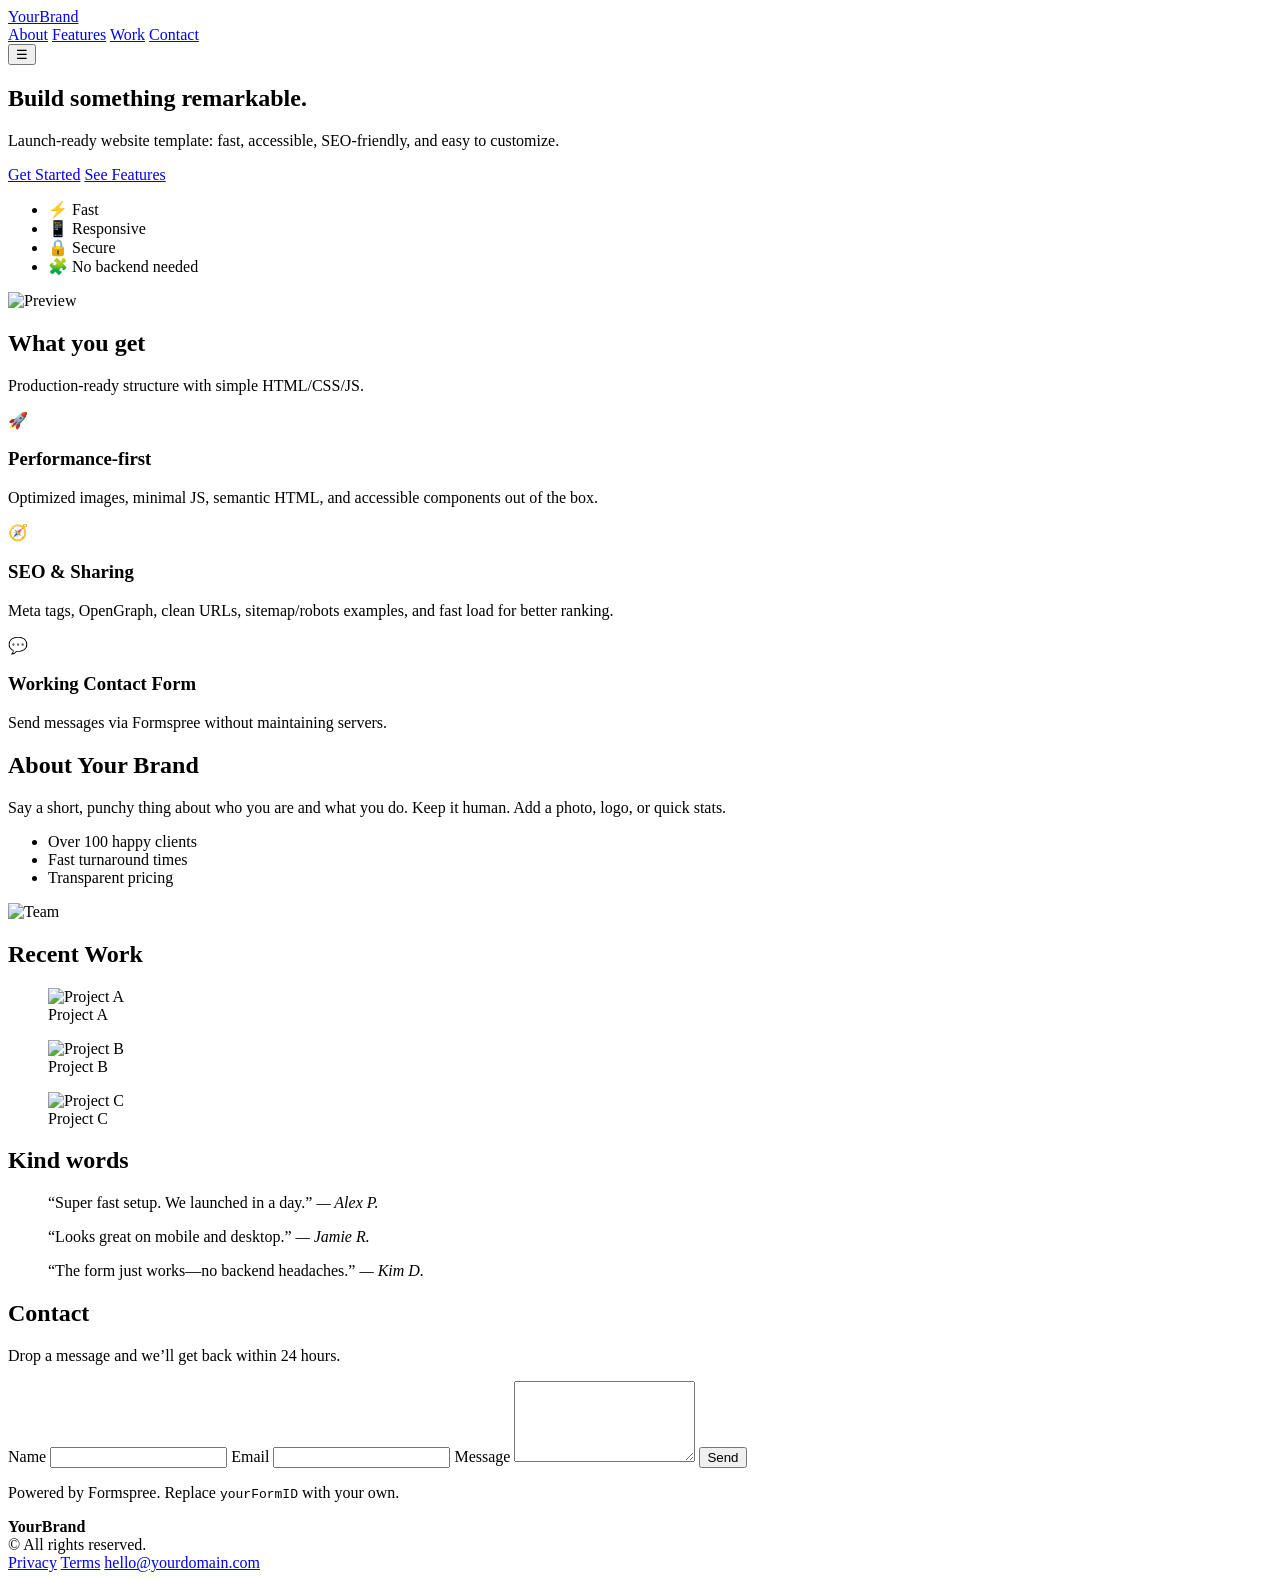
==== index.html @ 2ced419f "Create index.html" ====
<!doctype html>
<html lang="en">
<head>
  <meta charset="utf-8" />
  <meta name="viewport" content="width=device-width, initial-scale=1" />
  <title>Your Brand — Modern, Fast, Responsive</title>
  <meta name="description" content="Official website of Your Brand. We build great things." />
  <meta property="og:title" content="Your Brand" />
  <meta property="og:description" content="We build great things." />
  <meta property="og:type" content="website" />
  <meta property="og:image" content="/assets/og-image.jpg" />
  <link rel="icon" href="/assets/favicon.png" />
  <link rel="preload" href="styles.css" as="style" />
  <link rel="stylesheet" href="styles.css" />
</head>
<body>
  <header class="site-header">
    <div class="container nav">
      <a class="logo" href="#home">YourBrand</a>
      <nav>
        <a href="#about">About</a>
        <a href="#features">Features</a>
        <a href="#work">Work</a>
        <a href="#contact" class="btn btn-small">Contact</a>
      </nav>
      <button class="burger" aria-label="Open menu" aria-expanded="false">&#9776;</button>
    </div>
  </header>

  <main id="home">
    <!-- HERO -->
    <section class="hero">
      <div class="container hero-grid">
        <div class="hero-text">
          <h1>Build something remarkable.</h1>
          <p>Launch-ready website template: fast, accessible, SEO-friendly, and easy to customize.</p>
          <div class="cta">
            <a class="btn" href="#contact">Get Started</a>
            <a class="btn btn-ghost" href="#features">See Features</a>
          </div>
          <ul class="badges">
            <li>⚡ Fast</li>
            <li>📱 Responsive</li>
            <li>🔒 Secure</li>
            <li>🧩 No backend needed</li>
          </ul>
        </div>
        <div class="hero-media">
          <div class="card">
            <img src="https://picsum.photos/640/420?random=1" alt="Preview" loading="lazy" />
          </div>
        </div>
      </div>
    </section>

    <!-- FEATURES -->
    <section id="features" class="section">
      <div class="container">
        <h2>What you get</h2>
        <p class="section-lead">Production-ready structure with simple HTML/CSS/JS.</p>
        <div class="grid-3">
          <div class="feature">
            <div class="icon">🚀</div>
            <h3>Performance-first</h3>
            <p>Optimized images, minimal JS, semantic HTML, and accessible components out of the box.</p>
          </div>
          <div class="feature">
            <div class="icon">🧭</div>
            <h3>SEO & Sharing</h3>
            <p>Meta tags, OpenGraph, clean URLs, sitemap/robots examples, and fast load for better ranking.</p>
          </div>
          <div class="feature">
            <div class="icon">💬</div>
            <h3>Working Contact Form</h3>
            <p>Send messages via Formspree without maintaining servers.</p>
          </div>
        </div>
      </div>
    </section>

    <!-- ABOUT -->
    <section id="about" class="section alt">
      <div class="container about-grid">
        <div>
          <h2>About Your Brand</h2>
          <p>Say a short, punchy thing about who you are and what you do. Keep it human. Add a photo, logo, or quick stats.</p>
          <ul class="checks">
            <li>Over 100 happy clients</li>
            <li>Fast turnaround times</li>
            <li>Transparent pricing</li>
          </ul>
        </div>
        <div class="card">
          <img src="https://picsum.photos/640/420?random=2" alt="Team" loading="lazy" />
        </div>
      </div>
    </section>

    <!-- WORK / GALLERY -->
    <section id="work" class="section">
      <div class="container">
        <h2>Recent Work</h2>
        <div class="grid-3">
          <figure class="card"><img src="https://picsum.photos/400/280?random=3" alt="Project A" /><figcaption>Project A</figcaption></figure>
          <figure class="card"><img src="https://picsum.photos/400/280?random=4" alt="Project B" /><figcaption>Project B</figcaption></figure>
          <figure class="card"><img src="https://picsum.photos/400/280?random=5" alt="Project C" /><figcaption>Project C</figcaption></figure>
        </div>
      </div>
    </section>

    <!-- TESTIMONIALS -->
    <section class="section alt">
      <div class="container">
        <h2>Kind words</h2>
        <div class="quotes">
          <blockquote class="card">“Super fast setup. We launched in a day.” <cite>— Alex P.</cite></blockquote>
          <blockquote class="card">“Looks great on mobile and desktop.” <cite>— Jamie R.</cite></blockquote>
          <blockquote class="card">“The form just works—no backend headaches.” <cite>— Kim D.</cite></blockquote>
        </div>
      </div>
    </section>

    <!-- CONTACT -->
    <section id="contact" class="section">
      <div class="container">
        <h2>Contact</h2>
        <p class="section-lead">Drop a message and we’ll get back within 24 hours.</p>
        <!-- Replace the action URL with your Formspree endpoint -->
        <form class="card form" method="POST" action="https://formspree.io/f/yourFormID">
          <label>
            <span>Name</span>
            <input type="text" name="name" required />
          </label>
          <label>
            <span>Email</span>
            <input type="email" name="email" required />
          </label>
          <label>
            <span>Message</span>
            <textarea name="message" rows="5" required></textarea>
          </label>
          <button class="btn" type="submit">Send</button>
          <p class="form-note">Powered by Formspree. Replace <code>yourFormID</code> with your own.</p>
        </form>
      </div>
    </section>
  </main>

  <footer class="site-footer">
    <div class="container footer-grid">
      <div>
        <strong>YourBrand</strong><br />
        © <span id="year"></span> All rights reserved.
      </div>
      <nav class="footer-nav">
        <a href="/privacy.html">Privacy</a>
        <a href="/terms.html">Terms</a>
        <a href="mailto:hello@yourdomain.com">hello@yourdomain.com</a>
      </nav>
    </div>
  </footer>

  <script src="script.js" defer></script>
</body>
</html>
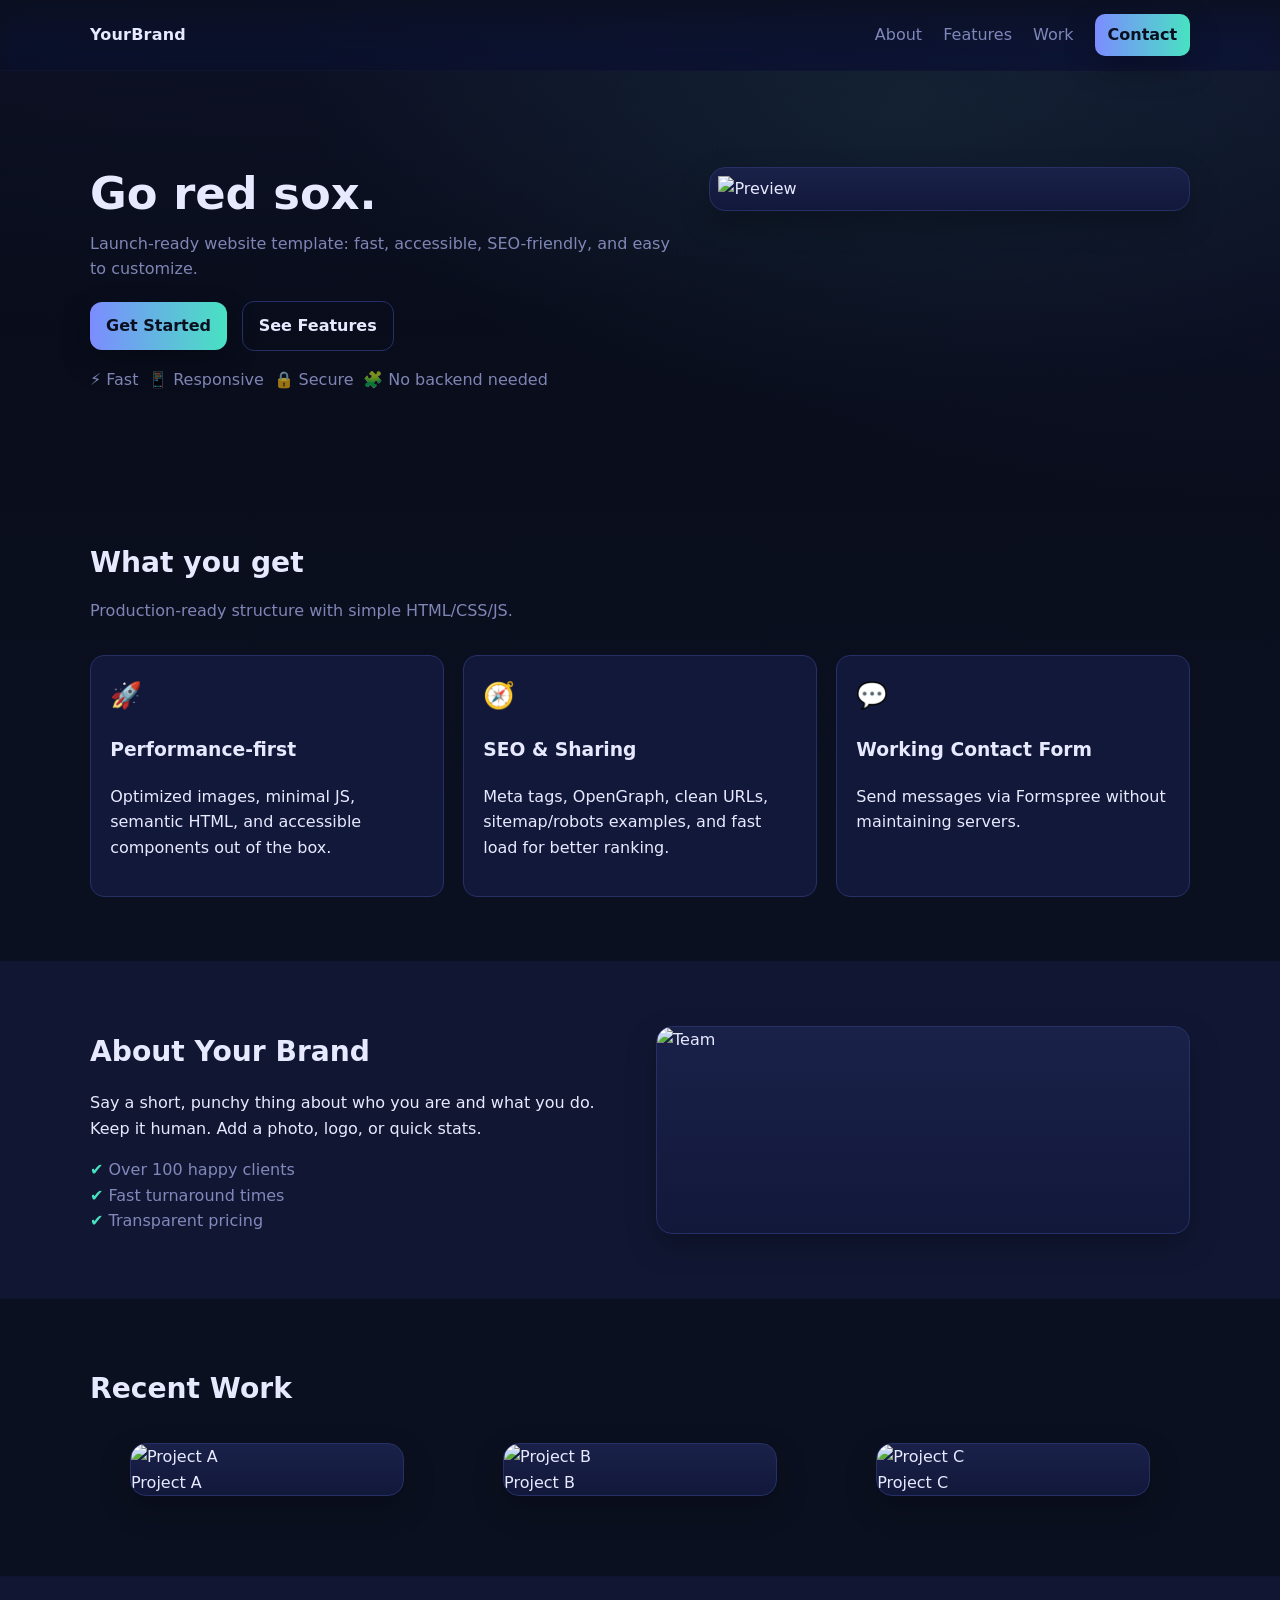
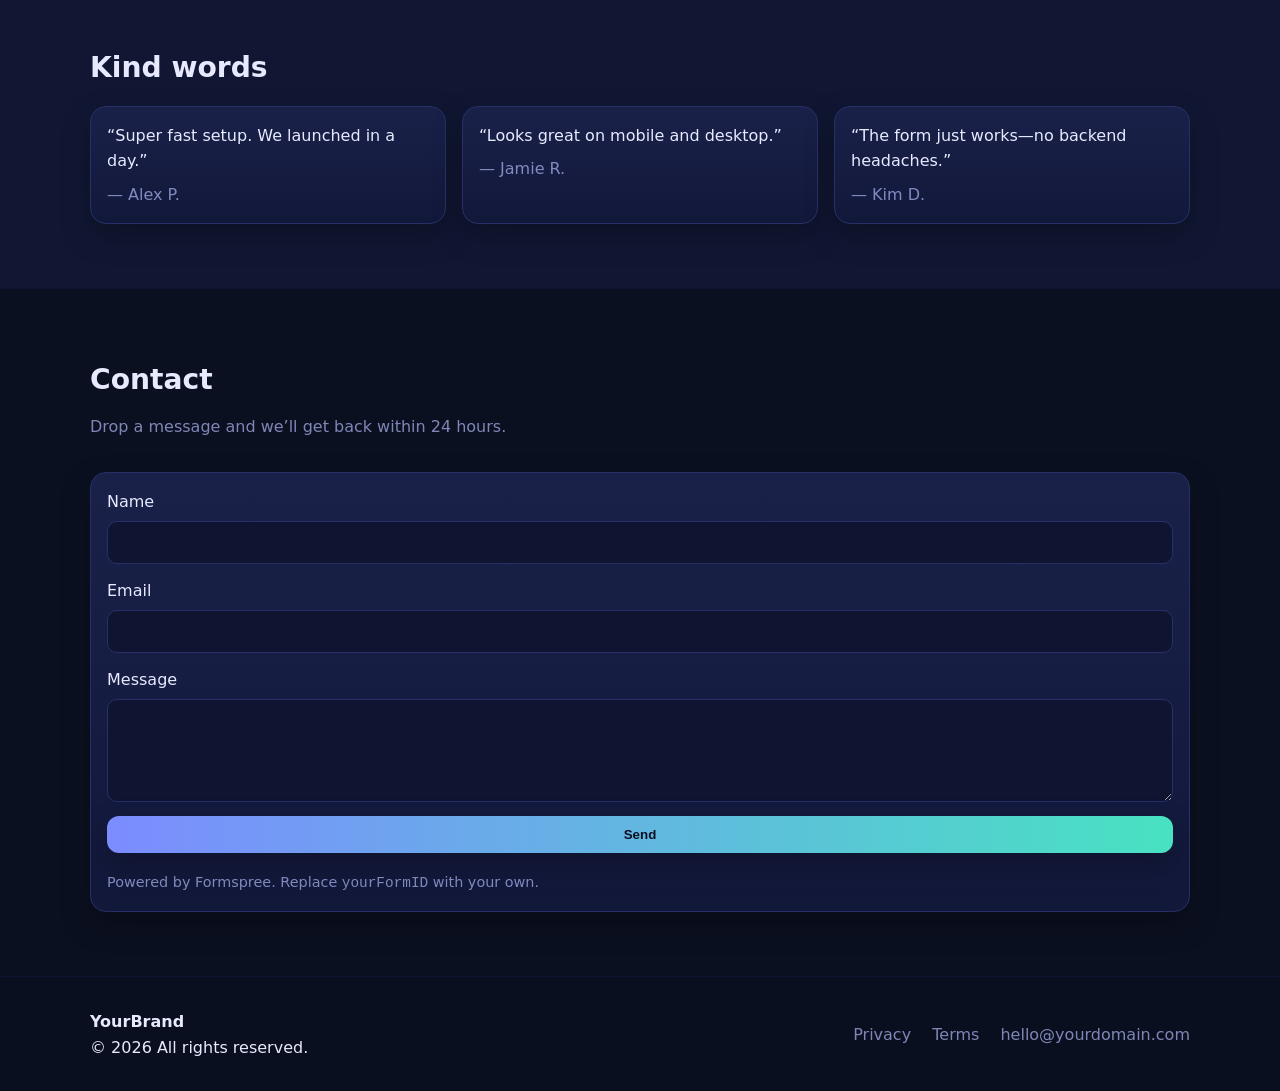
==== commit 9ac4cc45: "Update index.html" ====
--- a/index.html
+++ b/index.html
@@ -32,7 +32,7 @@
     <section class="hero">
       <div class="container hero-grid">
         <div class="hero-text">
-          <h1>Build something remarkable.</h1>
+          <h1>Go red sox.</h1>
           <p>Launch-ready website template: fast, accessible, SEO-friendly, and easy to customize.</p>
           <div class="cta">
             <a class="btn" href="#contact">Get Started</a>
--- a/styles.css
+++ b/styles.css
@@ -0,0 +1,107 @@
+:root{
+  --bg: #0b1020;
+  --bg-alt: #111733;
+  --text: #e7eaff;
+  --muted: #b9c0ffab;
+  --brand: #7c8cff;
+  --brand-2: #48e2c2;
+  --card: #151c3f;
+  --border: #263067;
+  --shadow: 0 12px 30px rgba(0,0,0,.25);
+}
+
+* { box-sizing: border-box }
+html, body { margin: 0; padding: 0; }
+body{
+  font: 16px/1.6 system-ui, -apple-system, Segoe UI, Roboto, "Helvetica Neue", Arial, "Noto Sans", "Apple Color Emoji","Segoe UI Emoji";
+  color: var(--text);
+  background:
+    radial-gradient(1200px 600px at 20% -10%, #2a355f55, transparent),
+    radial-gradient(1000px 500px at 100% 0%, #1f274e66, transparent),
+    linear-gradient(180deg, #070a18, var(--bg) 30%);
+}
+
+img{ max-width:100%; display:block }
+a{ color: inherit; text-decoration: none }
+.container{ width:min(1100px, 92%); margin-inline:auto }
+
+.site-header{
+  position: sticky; top:0; z-index: 50;
+  backdrop-filter: saturate(160%) blur(10px);
+  background: linear-gradient(180deg, #0b1020cc, #0b102000);
+  border-bottom: 1px solid #0f1430;
+}
+.nav{
+  display:flex; align-items:center; justify-content:space-between; padding: .9rem 0;
+}
+.logo{ font-weight:700; letter-spacing:.2px }
+nav a{ margin-left: 1rem; color: var(--muted) }
+nav a:hover{ color: var(--text) }
+.btn{
+  display:inline-block; padding:.7rem 1rem; border-radius: 12px;
+  background: linear-gradient(90deg, var(--brand), var(--brand-2));
+  color:#0b1020; font-weight:700; border: none; box-shadow: var(--shadow);
+}
+.btn-ghost{
+  background: transparent; color: var(--text); border:1px solid var(--border); box-shadow: none;
+}
+.btn-small{ padding:.5rem .8rem; border-radius: 10px; }
+
+.burger{ display:none; background:none; color:var(--text); font-size:1.6rem; border:0 }
+
+.hero{
+  padding: 6rem 0 4rem;
+  background: radial-gradient(600px 300px at 70% 10%, #48e2c211, transparent);
+}
+.hero-grid{
+  display:grid; gap: 2rem; grid-template-columns: 1.1fr .9fr;
+}
+.hero-text h1{ font-size: clamp(2rem, 3.5vw, 3rem); line-height:1.2; margin:0 0 .6rem }
+.hero-text p{ color: var(--muted); margin:0 0 1.2rem }
+.cta .btn{ margin-right:.6rem }
+.badges{ display:flex; gap:.6rem; flex-wrap:wrap; padding:0; list-style:none; color:var(--muted) }
+.card{
+  background: linear-gradient(180deg, #1a2149, #12183a);
+  border:1px solid var(--border); border-radius:16px; box-shadow: var(--shadow);
+  overflow:hidden;
+}
+.hero-media .card{ padding:.5rem }
+
+.section{ padding: 4rem 0 }
+.section.alt{ background: var(--bg-alt); border-block: 1px solid #0f1430; }
+.section h2{ font-size: clamp(1.6rem, 2.2vw, 2.2rem); margin:.2rem 0 1rem }
+.section-lead{ color: var(--muted); margin:-.2rem 0 2rem }
+
+.grid-3{ display:grid; gap:1.2rem; grid-template-columns: repeat(3, 1fr); }
+.feature{ padding:1.2rem; border:1px solid var(--border); border-radius: 14px; background: #12183a; }
+.feature .icon{ font-size:1.6rem; margin-bottom:.4rem }
+
+.about-grid{ display:grid; gap:2rem; grid-template-columns: 1fr 1fr; }
+.checks{ list-style:none; padding:0; margin:1rem 0 0; color: var(--muted) }
+.checks li::before{ content:"✔ "; color: var(--brand-2) }
+
+.quotes{ display:grid; gap:1rem; grid-template-columns: repeat(3, 1fr) }
+.quotes .card{ padding:1rem }
+blockquote{ margin:0 }
+cite{ display:block; color:var(--muted); margin-top:.5rem; font-style: normal }
+
+.form{ padding:1rem; display:grid; gap:.9rem; }
+.form label{ display:grid; gap:.4rem; }
+.form input, .form textarea{
+  padding:.8rem; background:#0f1430; color:var(--text); border:1px solid var(--border);
+  border-radius:10px; outline: none;
+}
+.form input:focus, .form textarea:focus{ border-color: var(--brand-2) }
+.form-note{ color: var(--muted); font-size:.9rem; margin: .2rem 0 0 }
+
+.site-footer{ padding:2rem 0; border-top:1px solid #0f1430; background: #0b1020cc }
+.footer-grid{ display:flex; align-items:center; justify-content:space-between; gap:1rem; }
+.footer-nav a{ margin-left:1rem; color: var(--muted) }
+.footer-nav a:hover{ color: var(--text) }
+
+/* Responsive */
+@media (max-width: 900px){
+  .hero-grid, .about-grid, .grid-3, .quotes { grid-template-columns: 1fr; }
+  nav{ display:none }
+  .burger{ display:block }
+}
--- a/styles.css
+++ b/styles.css
@@ -0,0 +1,107 @@
+:root{
+  --bg: #0b1020;
+  --bg-alt: #111733;
+  --text: #e7eaff;
+  --muted: #b9c0ffab;
+  --brand: #7c8cff;
+  --brand-2: #48e2c2;
+  --card: #151c3f;
+  --border: #263067;
+  --shadow: 0 12px 30px rgba(0,0,0,.25);
+}
+
+* { box-sizing: border-box }
+html, body { margin: 0; padding: 0; }
+body{
+  font: 16px/1.6 system-ui, -apple-system, Segoe UI, Roboto, "Helvetica Neue", Arial, "Noto Sans", "Apple Color Emoji","Segoe UI Emoji";
+  color: var(--text);
+  background:
+    radial-gradient(1200px 600px at 20% -10%, #2a355f55, transparent),
+    radial-gradient(1000px 500px at 100% 0%, #1f274e66, transparent),
+    linear-gradient(180deg, #070a18, var(--bg) 30%);
+}
+
+img{ max-width:100%; display:block }
+a{ color: inherit; text-decoration: none }
+.container{ width:min(1100px, 92%); margin-inline:auto }
+
+.site-header{
+  position: sticky; top:0; z-index: 50;
+  backdrop-filter: saturate(160%) blur(10px);
+  background: linear-gradient(180deg, #0b1020cc, #0b102000);
+  border-bottom: 1px solid #0f1430;
+}
+.nav{
+  display:flex; align-items:center; justify-content:space-between; padding: .9rem 0;
+}
+.logo{ font-weight:700; letter-spacing:.2px }
+nav a{ margin-left: 1rem; color: var(--muted) }
+nav a:hover{ color: var(--text) }
+.btn{
+  display:inline-block; padding:.7rem 1rem; border-radius: 12px;
+  background: linear-gradient(90deg, var(--brand), var(--brand-2));
+  color:#0b1020; font-weight:700; border: none; box-shadow: var(--shadow);
+}
+.btn-ghost{
+  background: transparent; color: var(--text); border:1px solid var(--border); box-shadow: none;
+}
+.btn-small{ padding:.5rem .8rem; border-radius: 10px; }
+
+.burger{ display:none; background:none; color:var(--text); font-size:1.6rem; border:0 }
+
+.hero{
+  padding: 6rem 0 4rem;
+  background: radial-gradient(600px 300px at 70% 10%, #48e2c211, transparent);
+}
+.hero-grid{
+  display:grid; gap: 2rem; grid-template-columns: 1.1fr .9fr;
+}
+.hero-text h1{ font-size: clamp(2rem, 3.5vw, 3rem); line-height:1.2; margin:0 0 .6rem }
+.hero-text p{ color: var(--muted); margin:0 0 1.2rem }
+.cta .btn{ margin-right:.6rem }
+.badges{ display:flex; gap:.6rem; flex-wrap:wrap; padding:0; list-style:none; color:var(--muted) }
+.card{
+  background: linear-gradient(180deg, #1a2149, #12183a);
+  border:1px solid var(--border); border-radius:16px; box-shadow: var(--shadow);
+  overflow:hidden;
+}
+.hero-media .card{ padding:.5rem }
+
+.section{ padding: 4rem 0 }
+.section.alt{ background: var(--bg-alt); border-block: 1px solid #0f1430; }
+.section h2{ font-size: clamp(1.6rem, 2.2vw, 2.2rem); margin:.2rem 0 1rem }
+.section-lead{ color: var(--muted); margin:-.2rem 0 2rem }
+
+.grid-3{ display:grid; gap:1.2rem; grid-template-columns: repeat(3, 1fr); }
+.feature{ padding:1.2rem; border:1px solid var(--border); border-radius: 14px; background: #12183a; }
+.feature .icon{ font-size:1.6rem; margin-bottom:.4rem }
+
+.about-grid{ display:grid; gap:2rem; grid-template-columns: 1fr 1fr; }
+.checks{ list-style:none; padding:0; margin:1rem 0 0; color: var(--muted) }
+.checks li::before{ content:"✔ "; color: var(--brand-2) }
+
+.quotes{ display:grid; gap:1rem; grid-template-columns: repeat(3, 1fr) }
+.quotes .card{ padding:1rem }
+blockquote{ margin:0 }
+cite{ display:block; color:var(--muted); margin-top:.5rem; font-style: normal }
+
+.form{ padding:1rem; display:grid; gap:.9rem; }
+.form label{ display:grid; gap:.4rem; }
+.form input, .form textarea{
+  padding:.8rem; background:#0f1430; color:var(--text); border:1px solid var(--border);
+  border-radius:10px; outline: none;
+}
+.form input:focus, .form textarea:focus{ border-color: var(--brand-2) }
+.form-note{ color: var(--muted); font-size:.9rem; margin: .2rem 0 0 }
+
+.site-footer{ padding:2rem 0; border-top:1px solid #0f1430; background: #0b1020cc }
+.footer-grid{ display:flex; align-items:center; justify-content:space-between; gap:1rem; }
+.footer-nav a{ margin-left:1rem; color: var(--muted) }
+.footer-nav a:hover{ color: var(--text) }
+
+/* Responsive */
+@media (max-width: 900px){
+  .hero-grid, .about-grid, .grid-3, .quotes { grid-template-columns: 1fr; }
+  nav{ display:none }
+  .burger{ display:block }
+}
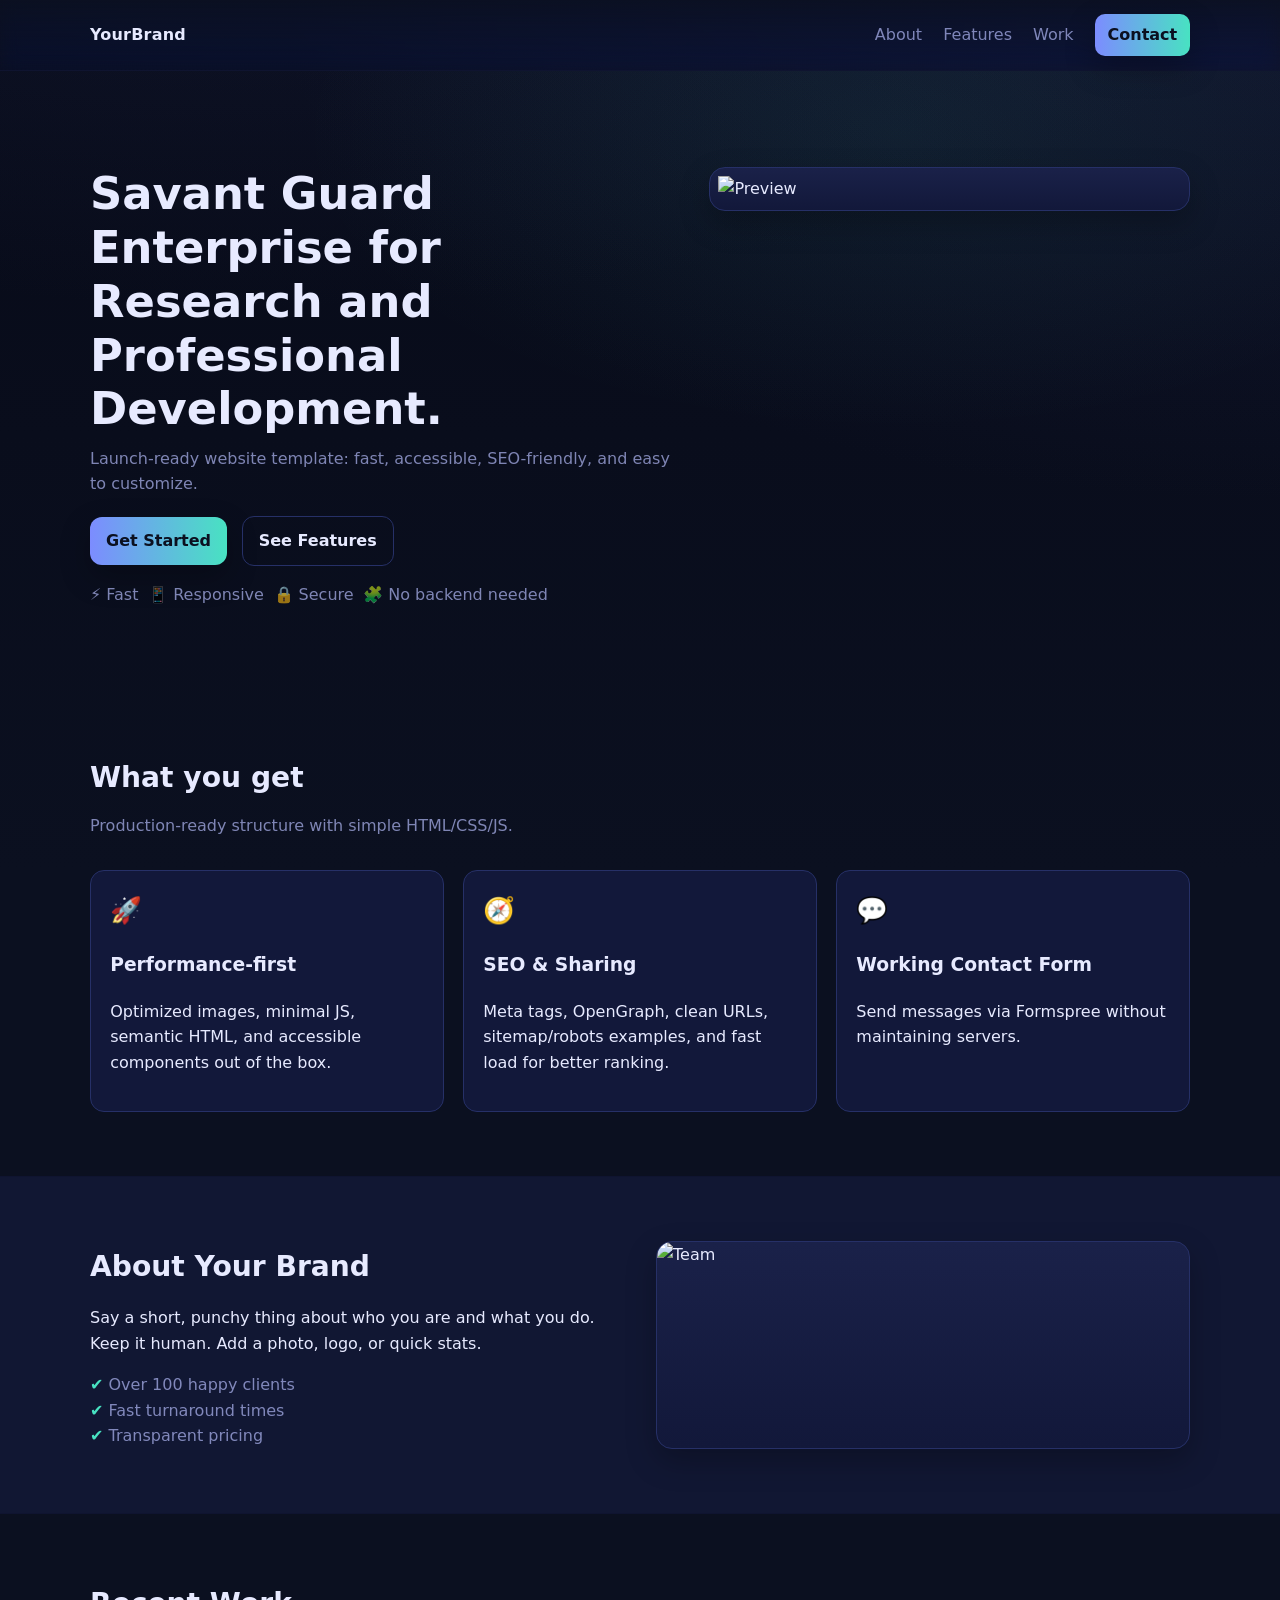
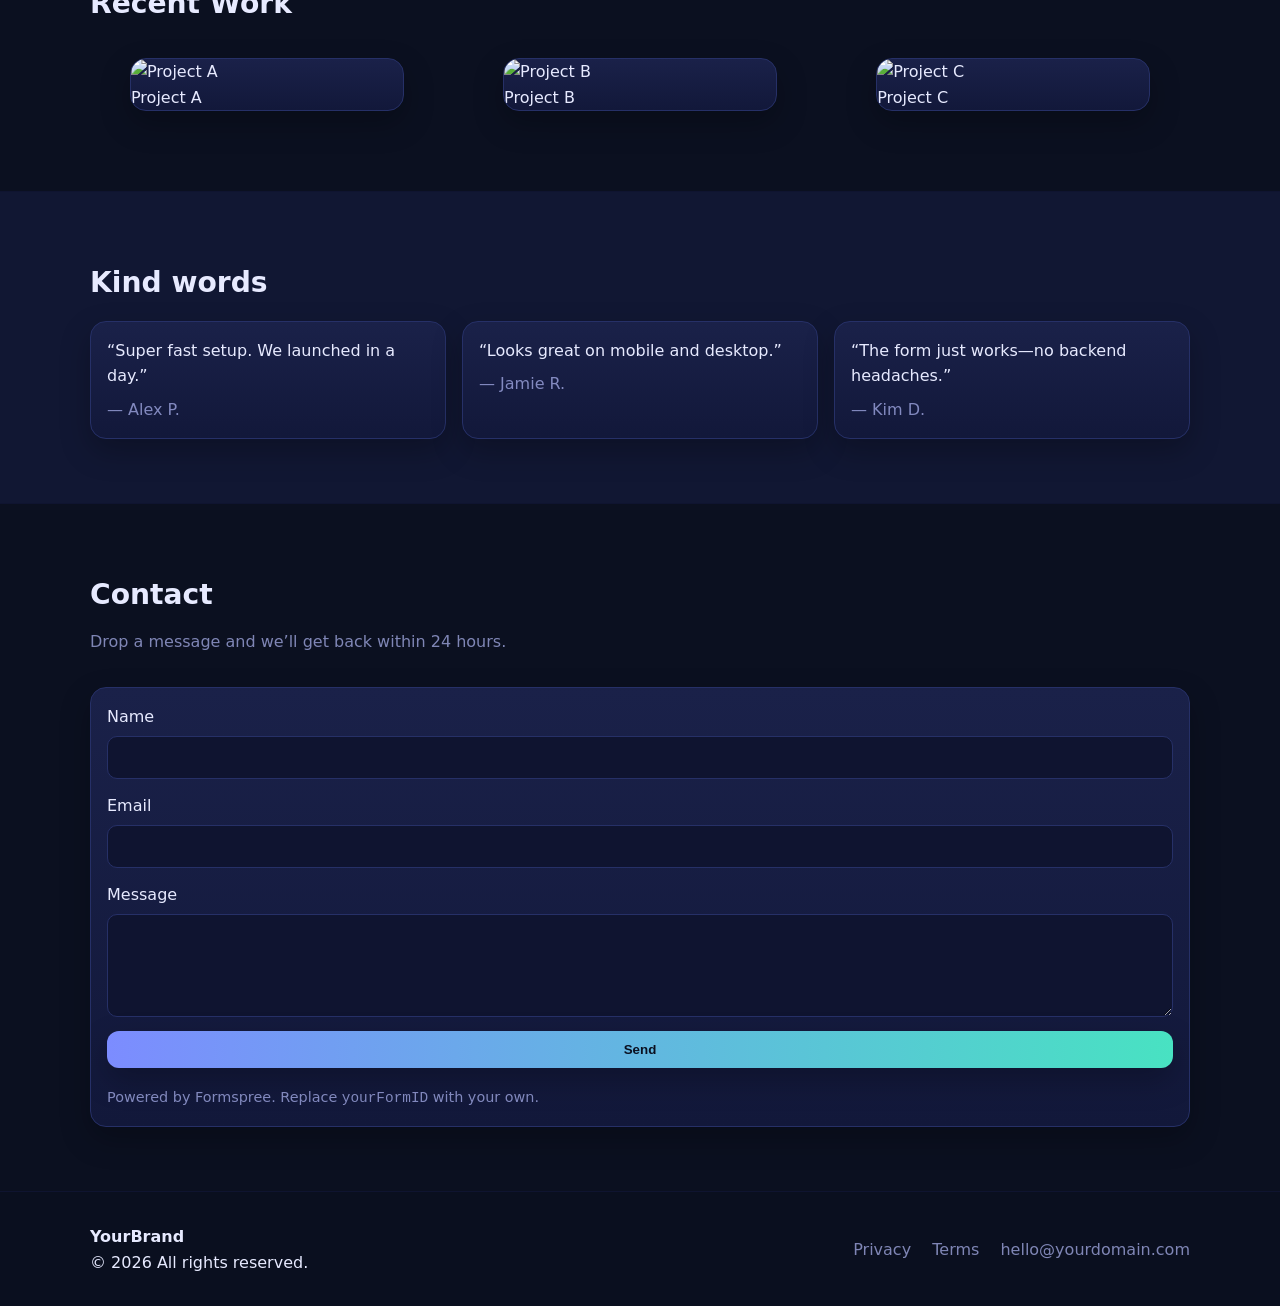
==== commit 0765fa67: "Update index.html" ====
--- a/index.html
+++ b/index.html
@@ -32,7 +32,7 @@
     <section class="hero">
       <div class="container hero-grid">
         <div class="hero-text">
-          <h1>Go red sox.</h1>
+          <h1>Savant Guard Enterprise for Research and Professional Development.</h1>
           <p>Launch-ready website template: fast, accessible, SEO-friendly, and easy to customize.</p>
           <div class="cta">
             <a class="btn" href="#contact">Get Started</a>
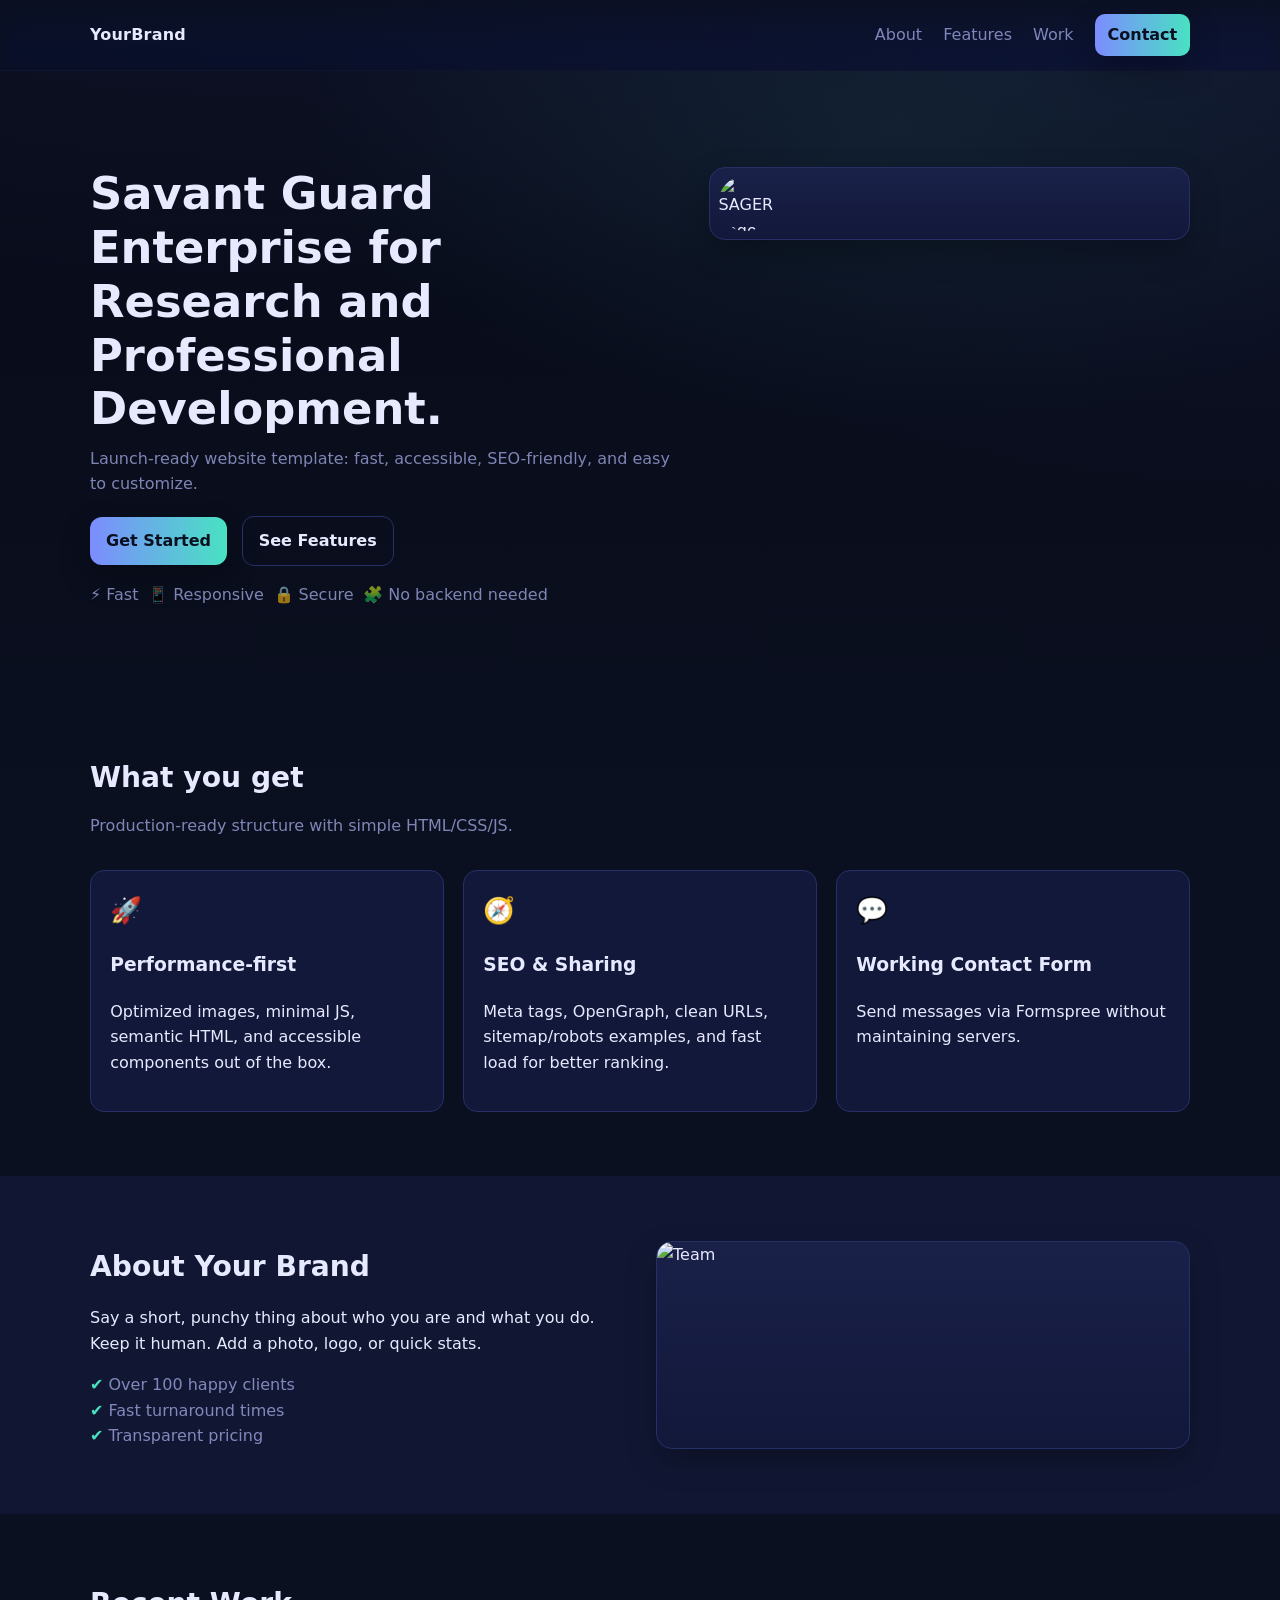
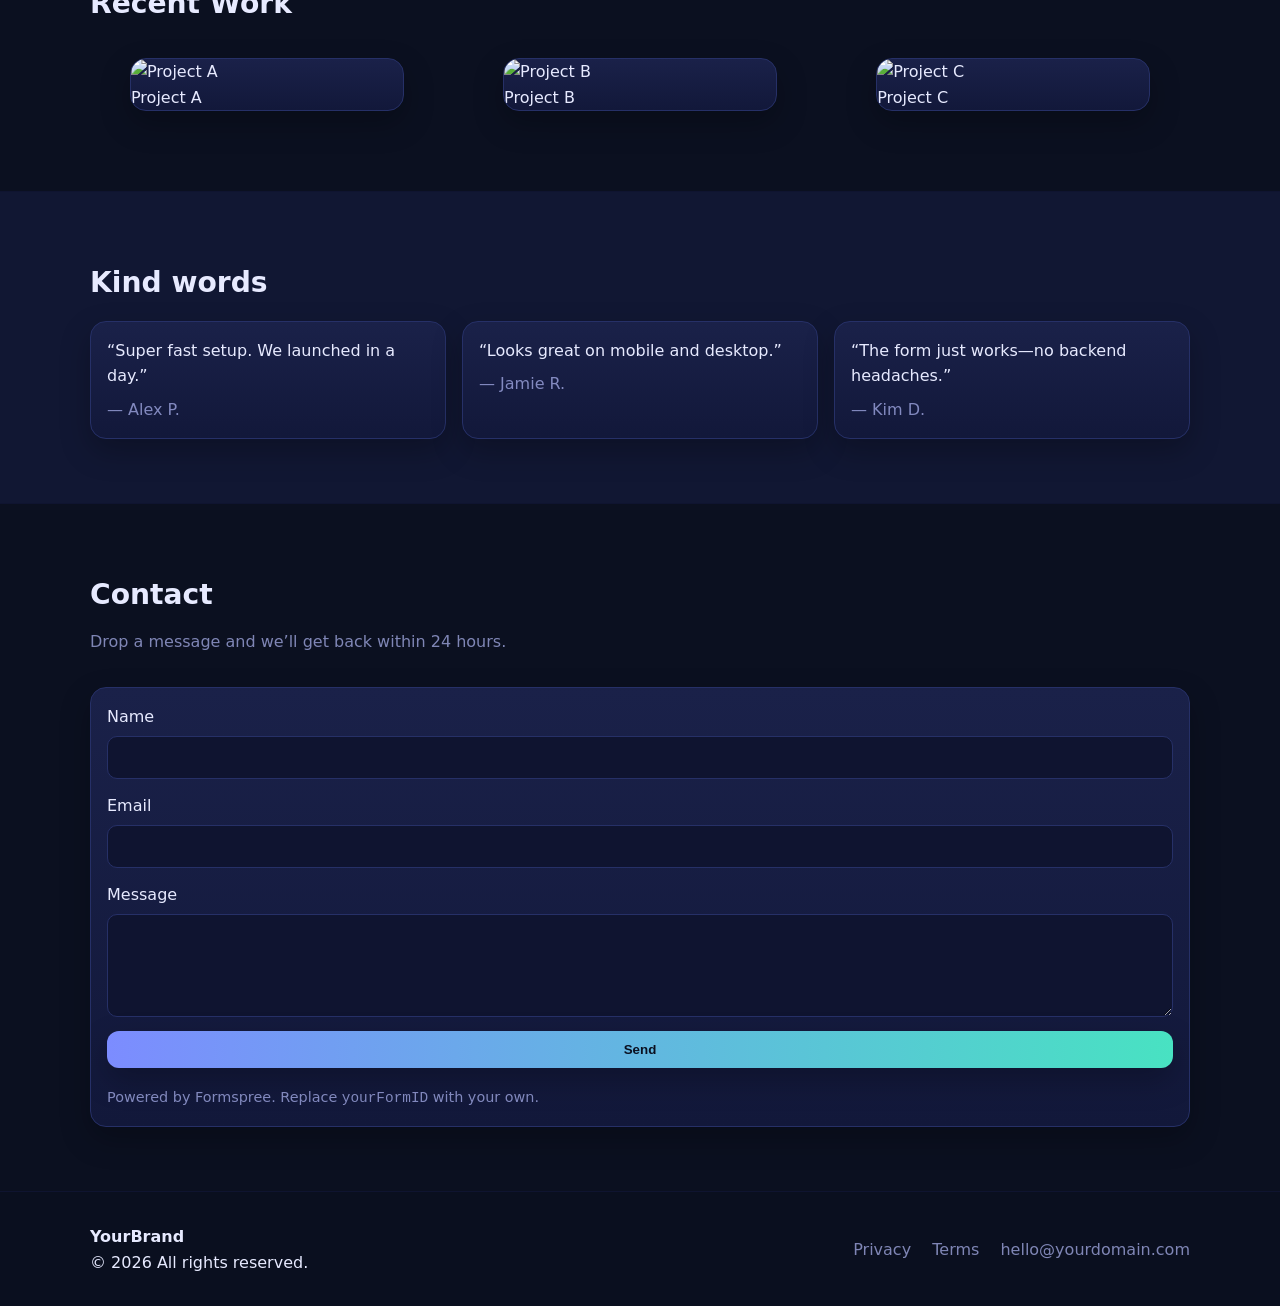
==== commit e9415f92: "Update index.html" ====
--- a/index.html
+++ b/index.html
@@ -47,7 +47,9 @@
         </div>
         <div class="hero-media">
           <div class="card">
-            <img src="https://picsum.photos/640/420?random=1" alt="Preview" loading="lazy" />
+            <img src="images/sagerpro-logo.jpg"
+                 alt="SAGERPRO Logo"
+                 style="width:55px; height:55px; border-radius:50%;">
           </div>
         </div>
       </div>
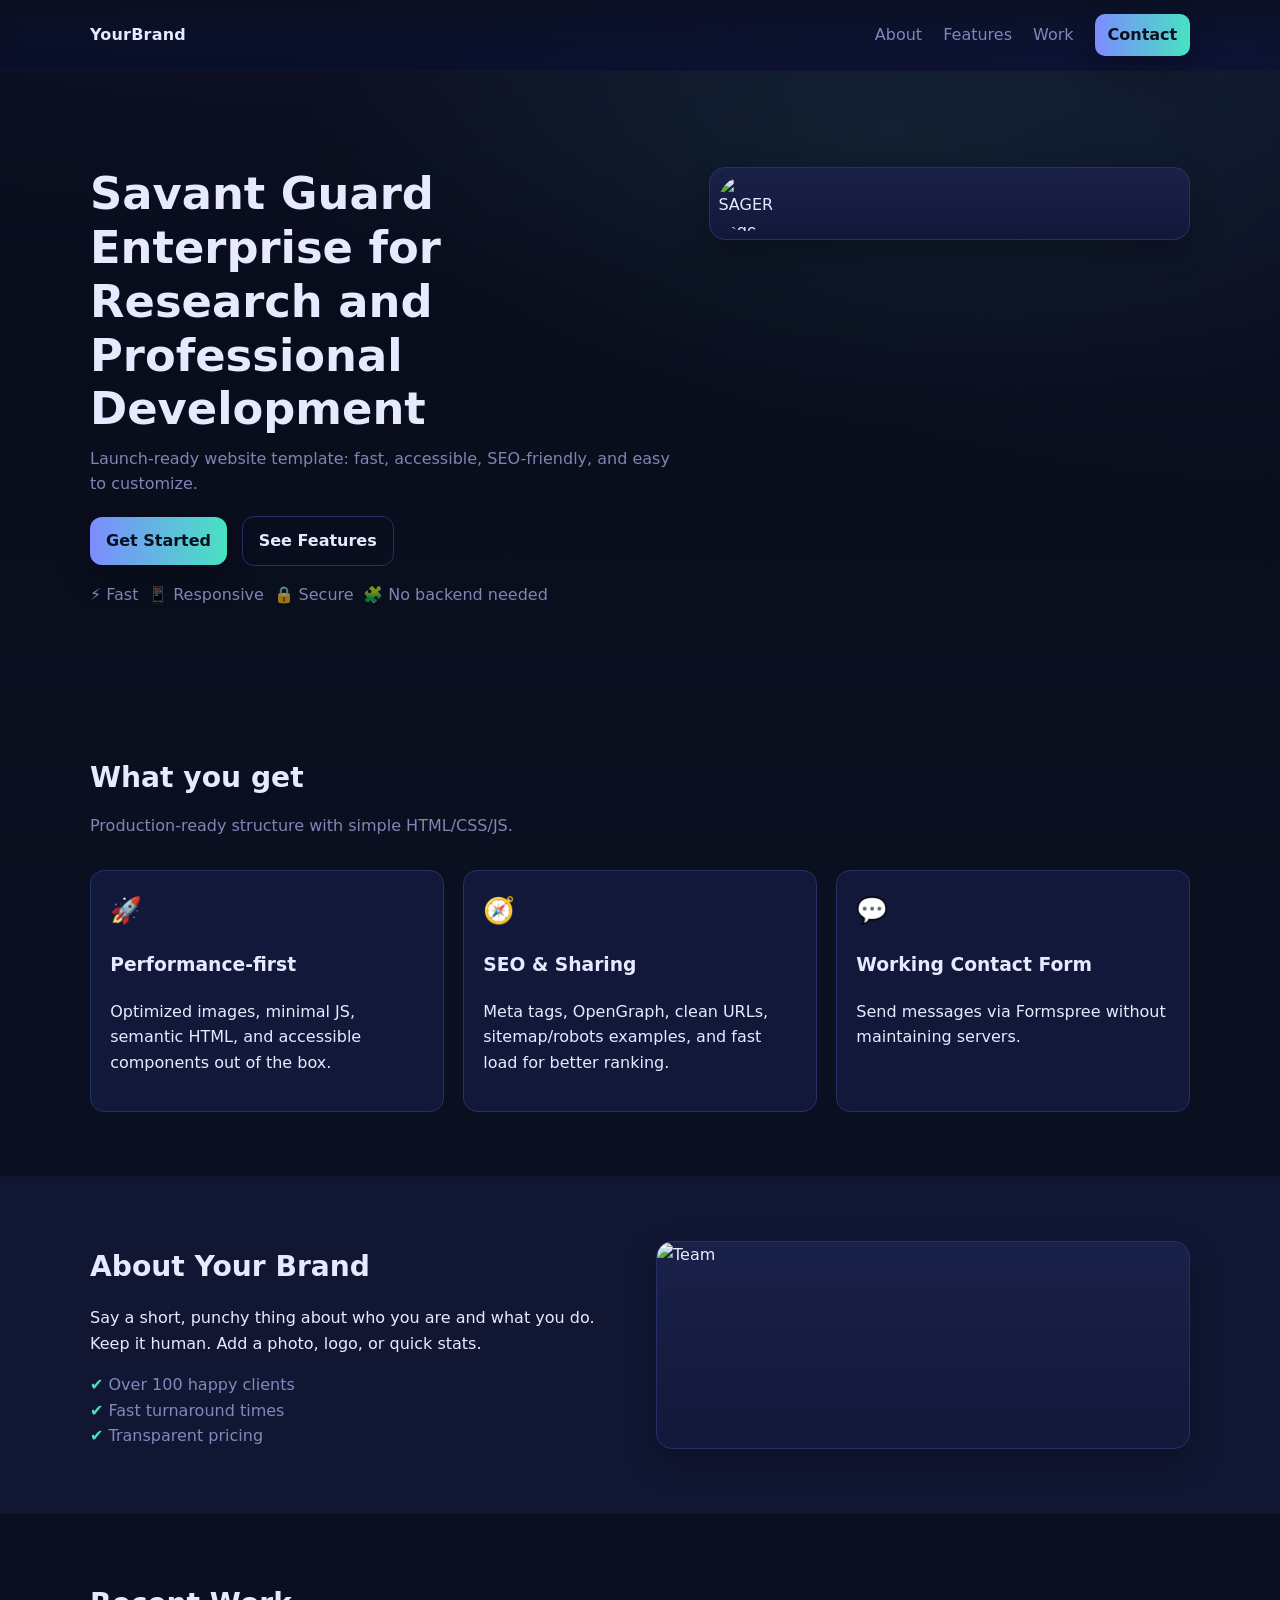
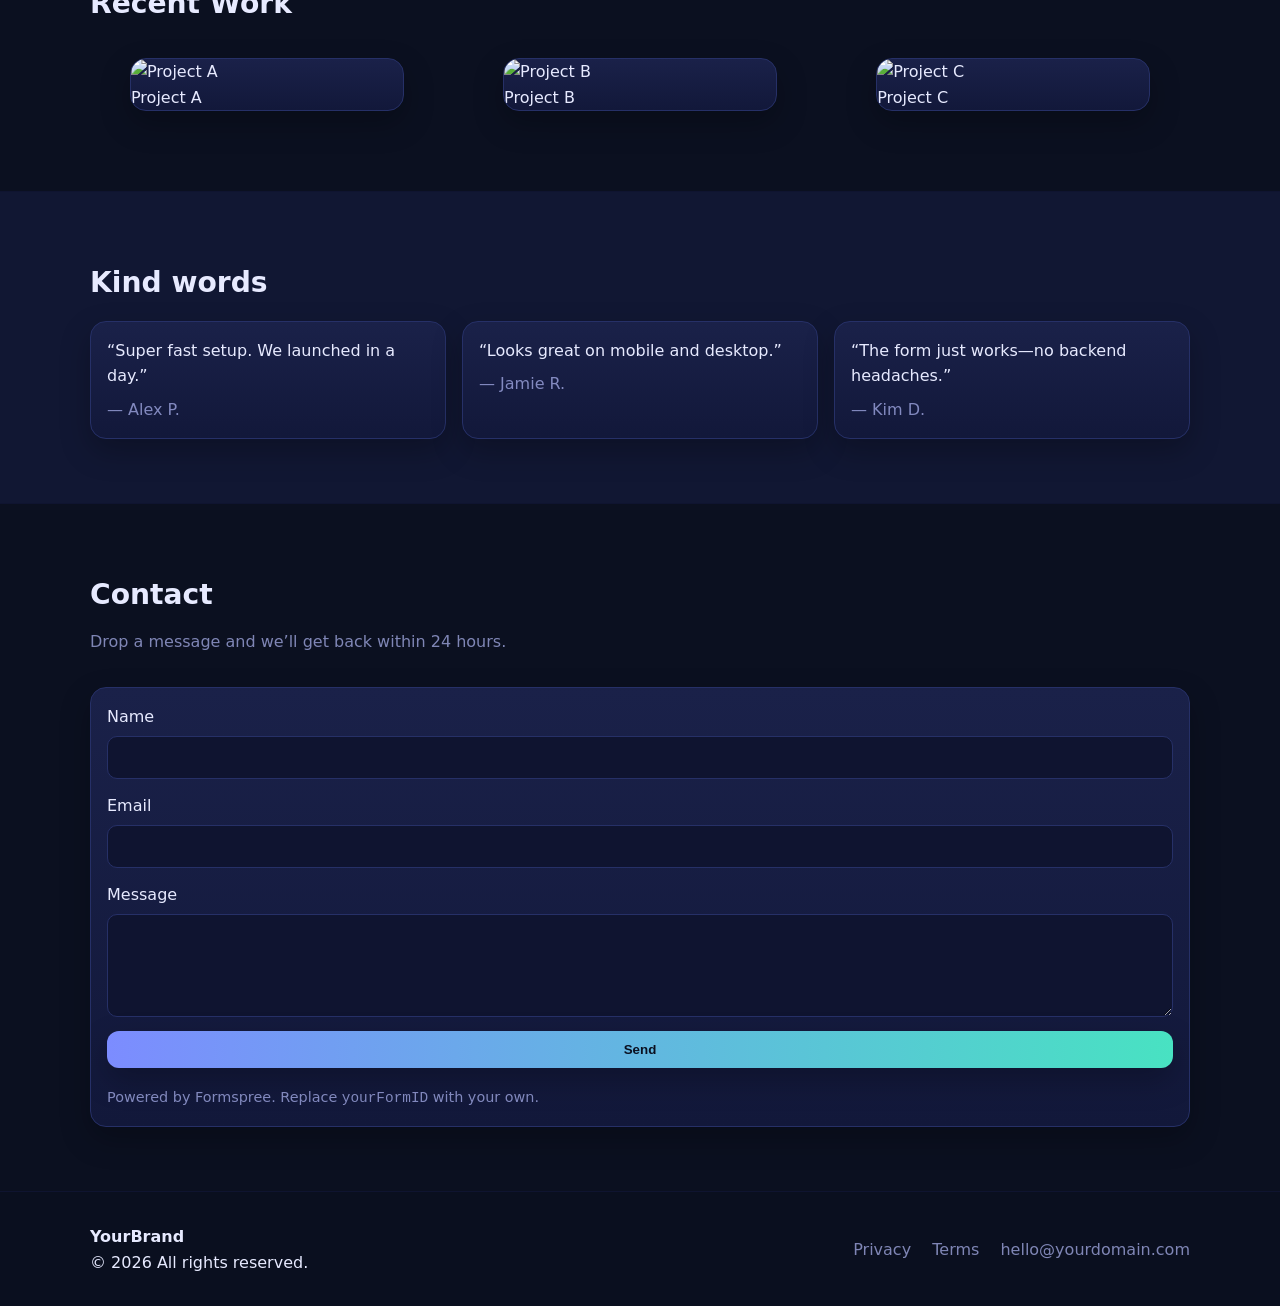
==== commit 7ba36c9d: "Update index.html" ====
--- a/index.html
+++ b/index.html
@@ -32,7 +32,7 @@
     <section class="hero">
       <div class="container hero-grid">
         <div class="hero-text">
-          <h1>Savant Guard Enterprise for Research and Professional Development.</h1>
+          <h1>Savant Guard Enterprise for Research and Professional Development</h1>
           <p>Launch-ready website template: fast, accessible, SEO-friendly, and easy to customize.</p>
           <div class="cta">
             <a class="btn" href="#contact">Get Started</a>
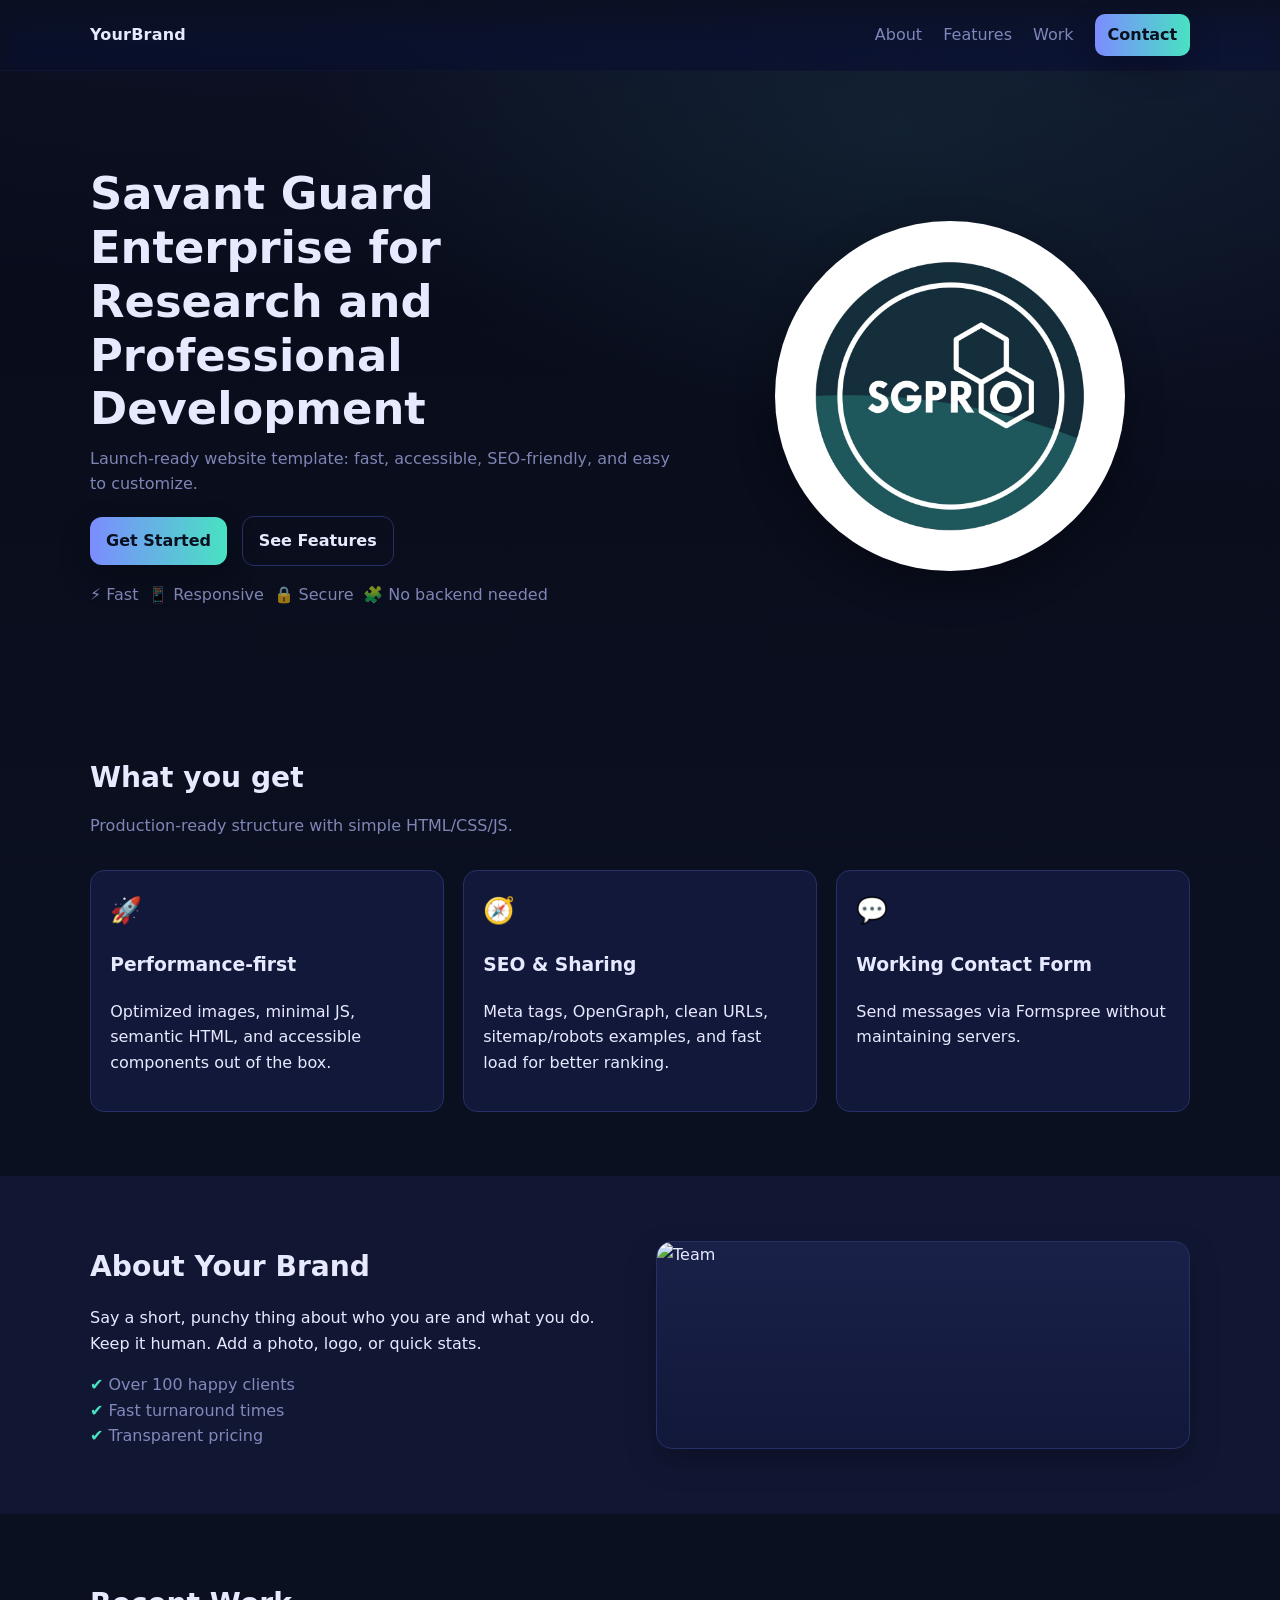
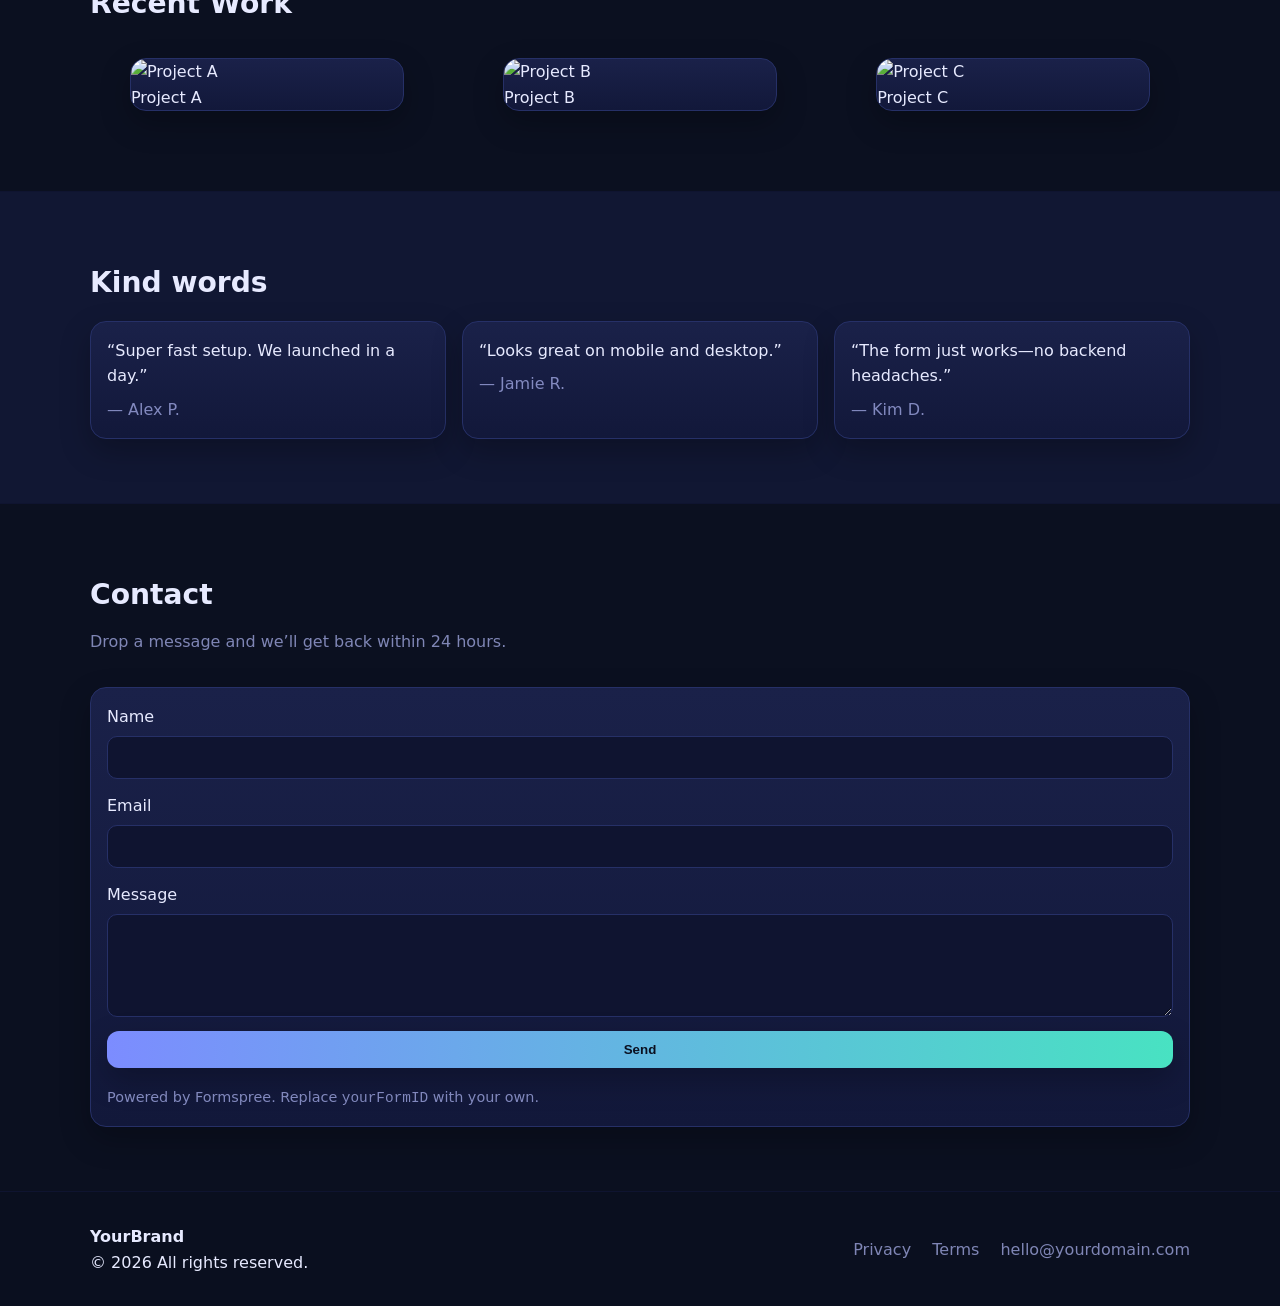
==== commit 94d0d48e: "Update index.html" ====
--- a/index.html
+++ b/index.html
@@ -45,13 +45,13 @@
             <li>🧩 No backend needed</li>
           </ul>
         </div>
-        <div class="hero-media">
-          <div class="card">
-            <img src="images/sagerpro-logo.jpg"
-                 alt="SAGERPRO Logo"
-                 style="width:55px; height:55px; border-radius:50%;">
-          </div>
-        </div>
+       <div class="hero-media">
+  <img
+    src="images/sagerpro-logo.jpg"
+    alt="SAGERPRO Official Logo"
+    class="hero-logo"
+  >
+</div>
       </div>
     </section>
 
--- a/styles.css
+++ b/styles.css
@@ -105,3 +105,32 @@
   nav{ display:none }
   .burger{ display:block }
 }
+/* Large SAGERPRO homepage logo */
+
+.hero-media {
+  display: flex;
+  align-items: center;
+  justify-content: center;
+  min-height: 350px;
+}
+
+.hero-logo {
+  display: block;
+  width: 100%;
+  max-width: 350px;
+  height: auto;
+  border-radius: 50%;
+  object-fit: contain;
+  box-shadow: 0 15px 40px rgba(0,0,0,0.3);
+}
+
+/* Mobile display */
+@media (max-width: 768px) {
+  .hero-media {
+    min-height: 250px;
+  }
+
+  .hero-logo {
+    max-width: 250px;
+  }
+}
--- a/styles.css
+++ b/styles.css
@@ -105,3 +105,32 @@
   nav{ display:none }
   .burger{ display:block }
 }
+/* Large SAGERPRO homepage logo */
+
+.hero-media {
+  display: flex;
+  align-items: center;
+  justify-content: center;
+  min-height: 350px;
+}
+
+.hero-logo {
+  display: block;
+  width: 100%;
+  max-width: 350px;
+  height: auto;
+  border-radius: 50%;
+  object-fit: contain;
+  box-shadow: 0 15px 40px rgba(0,0,0,0.3);
+}
+
+/* Mobile display */
+@media (max-width: 768px) {
+  .hero-media {
+    min-height: 250px;
+  }
+
+  .hero-logo {
+    max-width: 250px;
+  }
+}
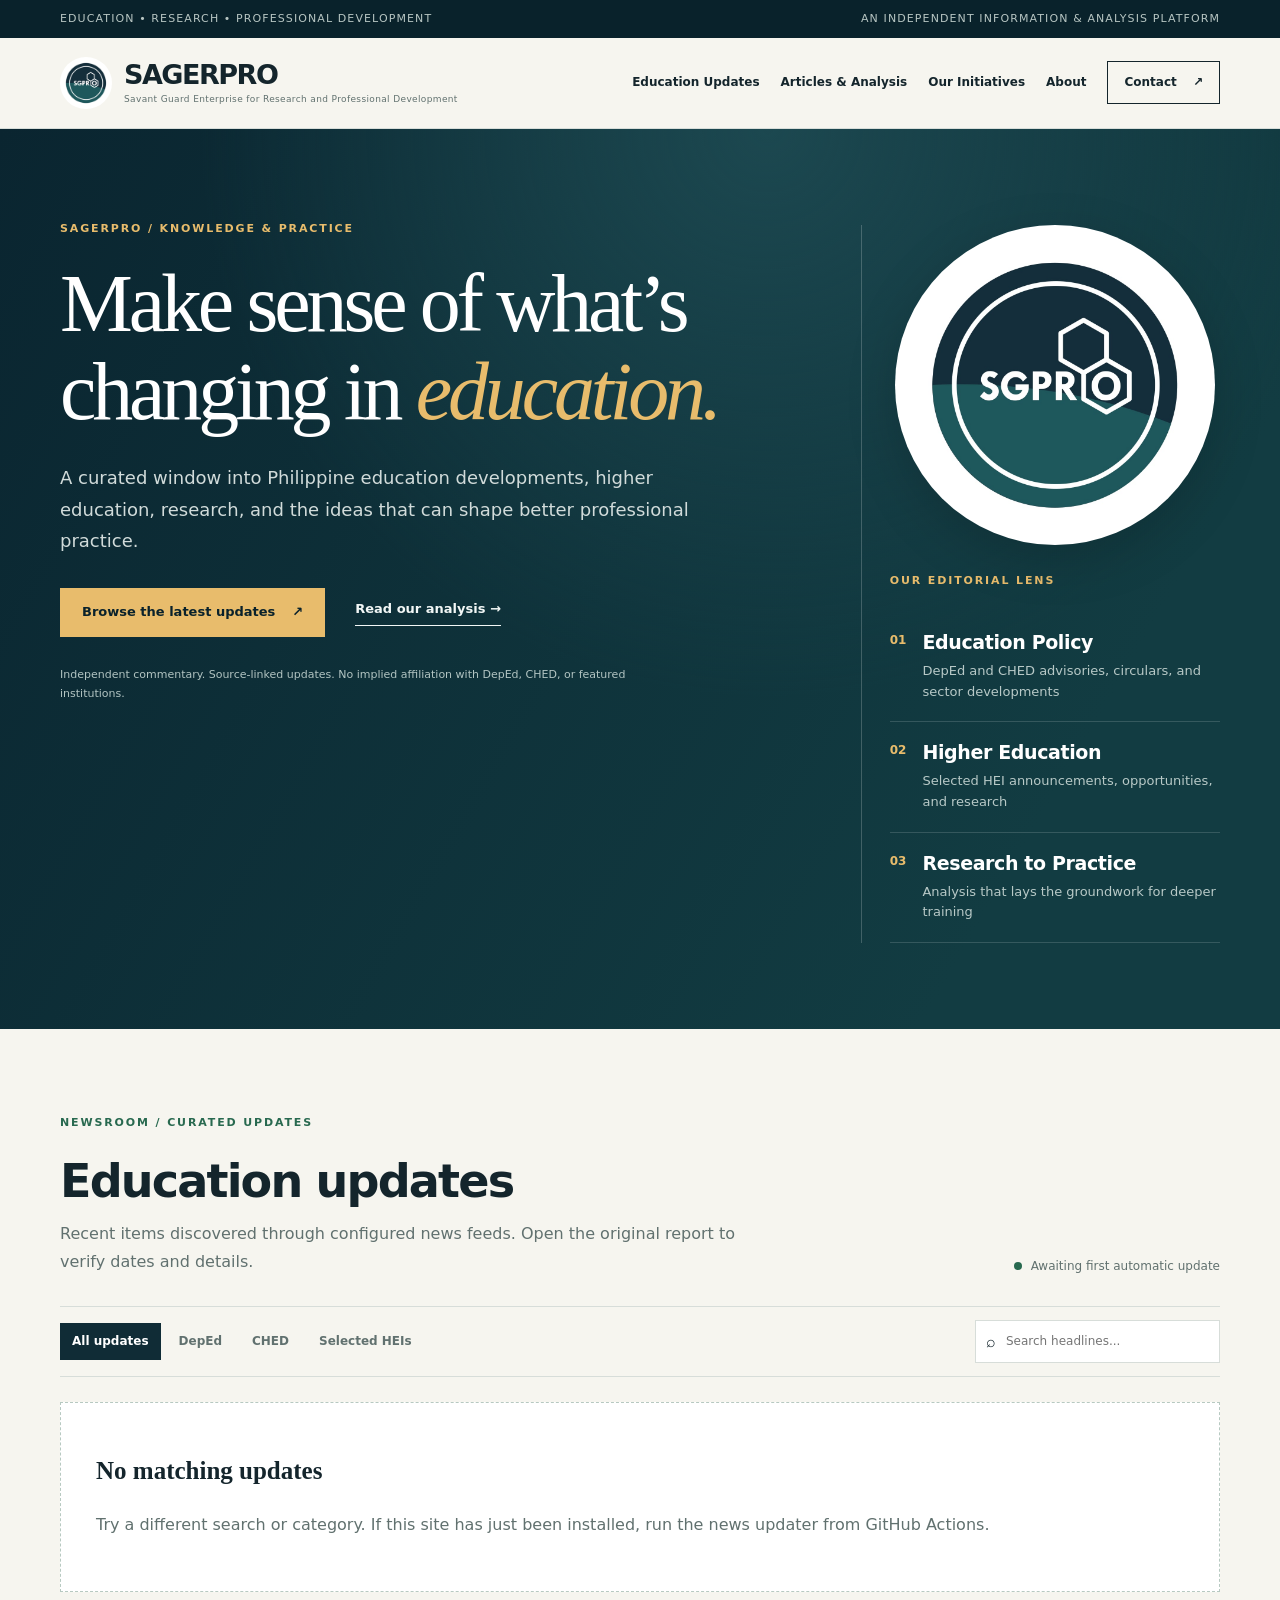
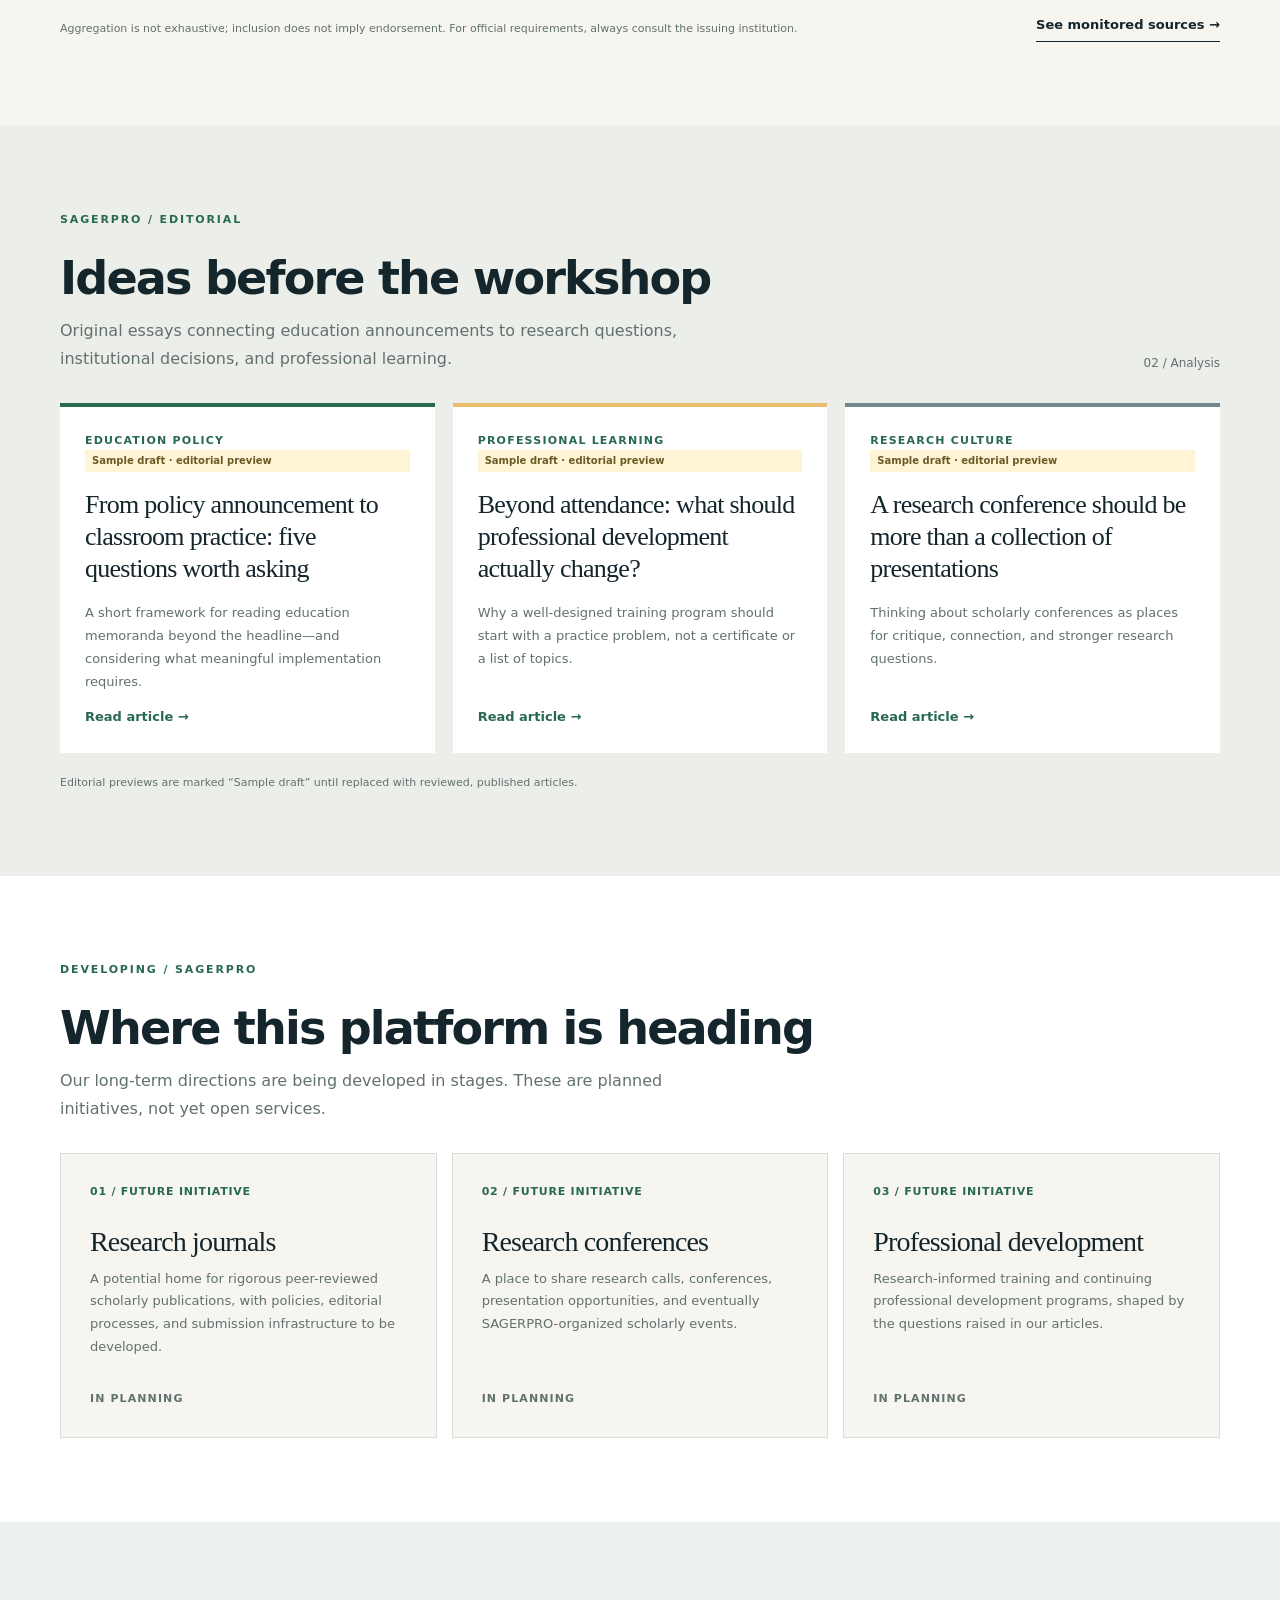
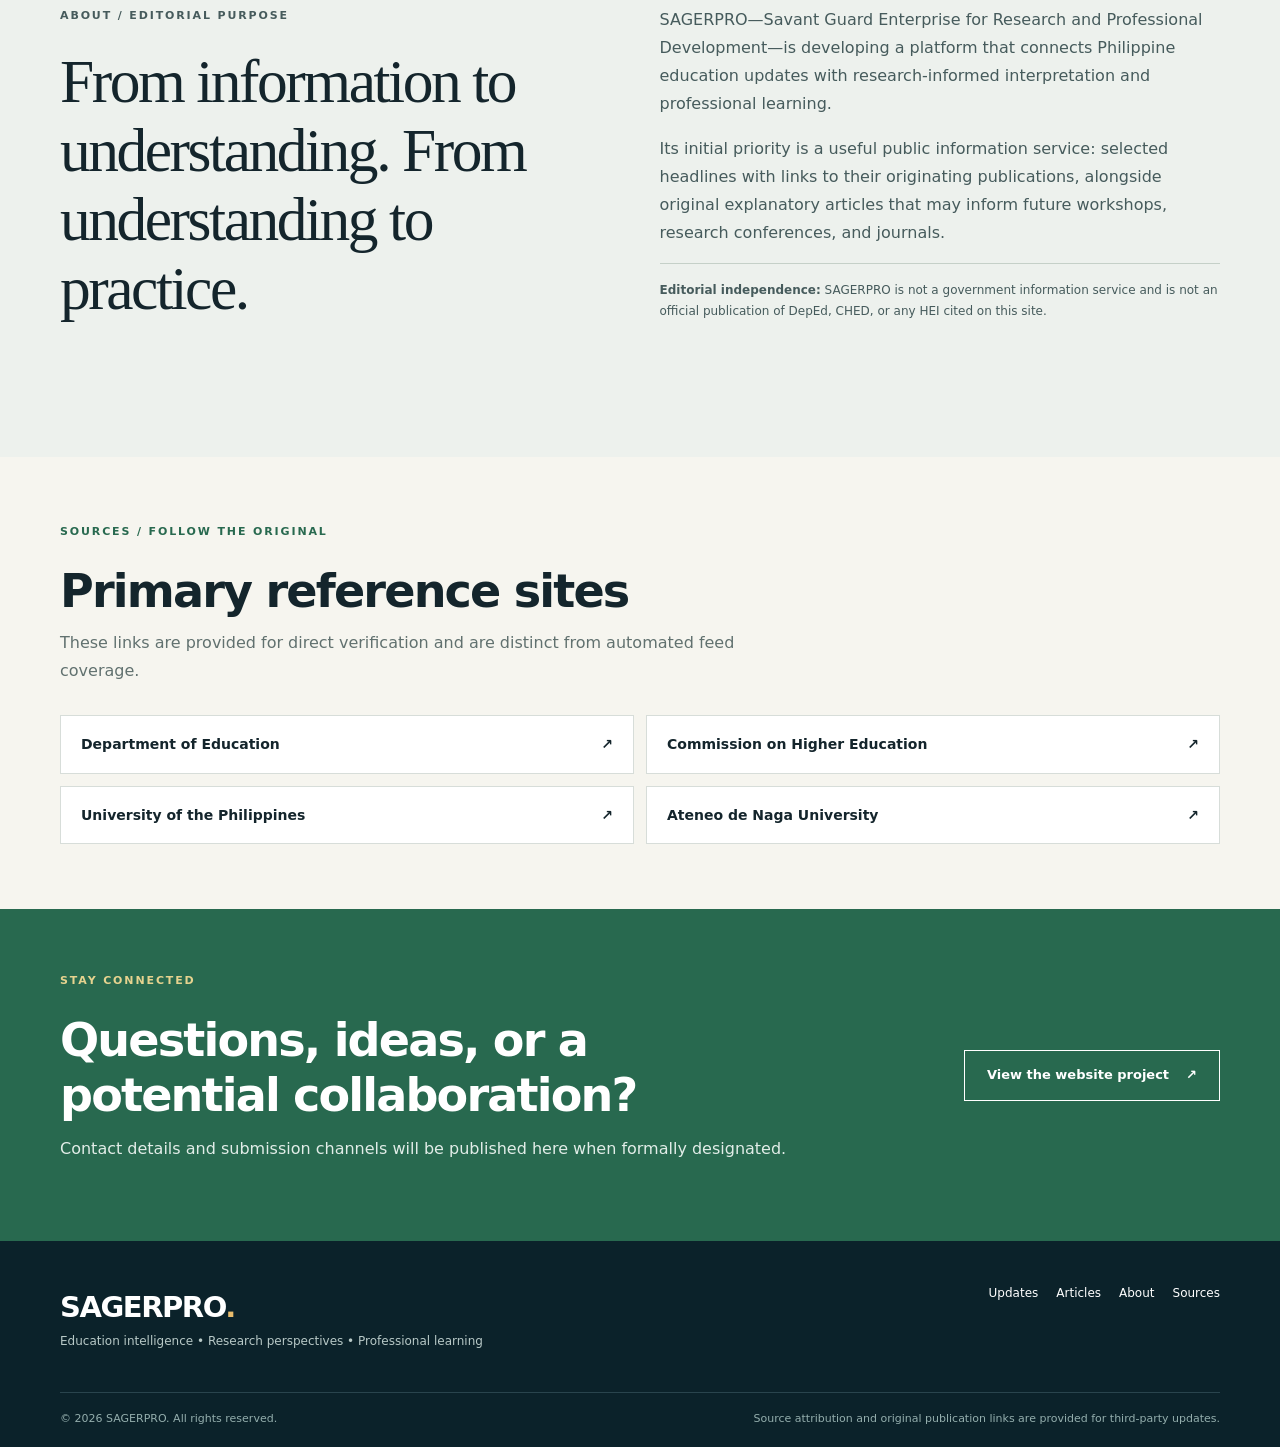
==== commit a8d97f02: "Add files via upload" ====
--- a/index.html
+++ b/index.html
@@ -1,167 +1,49 @@
 <!doctype html>
 <html lang="en">
 <head>
-  <meta charset="utf-8" />
-  <meta name="viewport" content="width=device-width, initial-scale=1" />
-  <title>Your Brand — Modern, Fast, Responsive</title>
-  <meta name="description" content="Official website of Your Brand. We build great things." />
-  <meta property="og:title" content="Your Brand" />
-  <meta property="og:description" content="We build great things." />
-  <meta property="og:type" content="website" />
-  <meta property="og:image" content="/assets/og-image.jpg" />
-  <link rel="icon" href="/assets/favicon.png" />
-  <link rel="preload" href="styles.css" as="style" />
-  <link rel="stylesheet" href="styles.css" />
+  <meta charset="utf-8">
+  <meta name="viewport" content="width=device-width, initial-scale=1">
+  <meta name="description" content="SAGERPRO: Philippine education policy updates, higher education news, research analysis, professional learning and future journal and conference initiatives.">
+  <meta property="og:type" content="website">
+  <meta property="og:title" content="SAGERPRO | Education, Research & Professional Learning">
+  <meta property="og:description" content="Curated education updates and original analysis for educators, researchers and academic leaders.">
+  <meta name="theme-color" content="#102c36">
+  <title>SAGERPRO | Education, Research & Professional Learning</title>
+  <link rel="icon" href="favicon.svg" type="image/svg+xml">
+  <link rel="stylesheet" href="styles.css">
+  <script src="script.js" defer></script>
 </head>
 <body>
+  <a href="#main" class="skip-link">Skip to content</a>
+  <div class="utility-strip"><div class="container utility-inner"><span>Education • Research • Professional Development</span><span>An independent information & analysis platform</span></div></div>
   <header class="site-header">
-    <div class="container nav">
-      <a class="logo" href="#home">YourBrand</a>
-      <nav>
-        <a href="#about">About</a>
-        <a href="#features">Features</a>
-        <a href="#work">Work</a>
-        <a href="#contact" class="btn btn-small">Contact</a>
-      </nav>
-      <button class="burger" aria-label="Open menu" aria-expanded="false">&#9776;</button>
+    <div class="container header-main">
+      <a class="brand" href="./" aria-label="SAGERPRO home"><img class="brand-logo" src="images/sagerpro-logo.jpg" alt="SAGERPRO logo" width="52" height="52"><span><strong>SAGERPRO</strong><small>Savant Guard Enterprise for Research and Professional Development</small></span></a>
+      <button type="button" class="menu-toggle" aria-controls="site-nav" aria-expanded="false">☰ <span>Menu</span></button>
+      <nav id="site-nav" aria-label="Main navigation"><a href="#updates">Education Updates</a><a href="#insights">Articles & Analysis</a><a href="#initiatives">Our Initiatives</a><a href="#about">About</a><a class="nav-contact" href="#contact">Contact <span aria-hidden="true">↗</span></a></nav>
     </div>
   </header>
-
-  <main id="home">
-    <!-- HERO -->
+  <main id="main">
     <section class="hero">
-      <div class="container hero-grid">
-        <div class="hero-text">
-          <h1>Savant Guard Enterprise for Research and Professional Development</h1>
-          <p>Launch-ready website template: fast, accessible, SEO-friendly, and easy to customize.</p>
-          <div class="cta">
-            <a class="btn" href="#contact">Get Started</a>
-            <a class="btn btn-ghost" href="#features">See Features</a>
-          </div>
-          <ul class="badges">
-            <li>⚡ Fast</li>
-            <li>📱 Responsive</li>
-            <li>🔒 Secure</li>
-            <li>🧩 No backend needed</li>
-          </ul>
-        </div>
-       <div class="hero-media">
-  <img
-    src="images/sagerpro-logo.jpg"
-    alt="SAGERPRO Official Logo"
-    class="hero-logo"
-  >
-</div>
+      <div class="container hero-layout">
+        <div class="hero-main"><p class="eyebrow light">SAGERPRO / Knowledge & Practice</p><h1>Make sense of what’s changing in <em>education.</em></h1><p class="hero-intro">A curated window into Philippine education developments, higher education, research, and the ideas that can shape better professional practice.</p><div class="hero-actions"><a class="button button-gold" href="#updates">Browse the latest updates <span aria-hidden="true">↗</span></a><a class="text-link light-link" href="#insights">Read our analysis <span aria-hidden="true">→</span></a></div><p class="hero-caption">Independent commentary. Source-linked updates. No implied affiliation with DepEd, CHED, or featured institutions.</p></div>
+        <aside class="hero-side" aria-label="SAGERPRO identity and coverage areas"><div class="hero-logo-wrap"><img class="hero-logo" src="images/sagerpro-logo.jpg" alt="SAGERPRO official circular logo" width="320" height="320"></div><p class="eyebrow light">Our editorial lens</p><div class="hero-side-item"><span>01</span><div><h2>Education Policy</h2><p>DepEd and CHED advisories, circulars, and sector developments</p></div></div><div class="hero-side-item"><span>02</span><div><h2>Higher Education</h2><p>Selected HEI announcements, opportunities, and research</p></div></div><div class="hero-side-item"><span>03</span><div><h2>Research to Practice</h2><p>Analysis that lays the groundwork for deeper training</p></div></div></aside>
       </div>
     </section>
-
-    <!-- FEATURES -->
-    <section id="features" class="section">
+    <section class="section updates" id="updates">
       <div class="container">
-        <h2>What you get</h2>
-        <p class="section-lead">Production-ready structure with simple HTML/CSS/JS.</p>
-        <div class="grid-3">
-          <div class="feature">
-            <div class="icon">🚀</div>
-            <h3>Performance-first</h3>
-            <p>Optimized images, minimal JS, semantic HTML, and accessible components out of the box.</p>
-          </div>
-          <div class="feature">
-            <div class="icon">🧭</div>
-            <h3>SEO & Sharing</h3>
-            <p>Meta tags, OpenGraph, clean URLs, sitemap/robots examples, and fast load for better ranking.</p>
-          </div>
-          <div class="feature">
-            <div class="icon">💬</div>
-            <h3>Working Contact Form</h3>
-            <p>Send messages via Formspree without maintaining servers.</p>
-          </div>
-        </div>
+        <div class="section-head"><div><p class="eyebrow">Newsroom / Curated updates</p><h2>Education updates</h2><p class="section-deck">Recent items discovered through configured news feeds. Open the original report to verify dates and details.</p></div><div class="update-meta"><span class="status-dot" aria-hidden="true"></span><span id="refresh-label">Waiting for first feed update</span></div></div>
+        <div class="filter-bar"><div class="filter-buttons" aria-label="Filter updates" id="filters"><button type="button" class="filter active" data-category="All" aria-pressed="true">All updates</button><button type="button" class="filter" data-category="DepEd" aria-pressed="false">DepEd</button><button type="button" class="filter" data-category="CHED" aria-pressed="false">CHED</button><button type="button" class="filter" data-category="Higher Education" aria-pressed="false">Selected HEIs</button></div><label class="search-wrap"><span class="sr-only">Search news</span><span aria-hidden="true">⌕</span><input id="news-search" placeholder="Search headlines..." type="search" autocomplete="off"></label></div>
+        <div id="news-list" class="news-grid" aria-live="polite"><div class="empty-state"><h3>Preparing the updates feed</h3><p>When the scheduled news collection runs, verified source-linked headlines will appear here.</p></div></div>
+        <div class="news-bottom"><p>Aggregation is not exhaustive; inclusion does not imply endorsement. For official requirements, always consult the issuing institution.</p><a href="#sources" class="text-link">See monitored sources <span aria-hidden="true">→</span></a></div>
       </div>
     </section>
-
-    <!-- ABOUT -->
-    <section id="about" class="section alt">
-      <div class="container about-grid">
-        <div>
-          <h2>About Your Brand</h2>
-          <p>Say a short, punchy thing about who you are and what you do. Keep it human. Add a photo, logo, or quick stats.</p>
-          <ul class="checks">
-            <li>Over 100 happy clients</li>
-            <li>Fast turnaround times</li>
-            <li>Transparent pricing</li>
-          </ul>
-        </div>
-        <div class="card">
-          <img src="https://picsum.photos/640/420?random=2" alt="Team" loading="lazy" />
-        </div>
-      </div>
-    </section>
-
-    <!-- WORK / GALLERY -->
-    <section id="work" class="section">
-      <div class="container">
-        <h2>Recent Work</h2>
-        <div class="grid-3">
-          <figure class="card"><img src="https://picsum.photos/400/280?random=3" alt="Project A" /><figcaption>Project A</figcaption></figure>
-          <figure class="card"><img src="https://picsum.photos/400/280?random=4" alt="Project B" /><figcaption>Project B</figcaption></figure>
-          <figure class="card"><img src="https://picsum.photos/400/280?random=5" alt="Project C" /><figcaption>Project C</figcaption></figure>
-        </div>
-      </div>
-    </section>
-
-    <!-- TESTIMONIALS -->
-    <section class="section alt">
-      <div class="container">
-        <h2>Kind words</h2>
-        <div class="quotes">
-          <blockquote class="card">“Super fast setup. We launched in a day.” <cite>— Alex P.</cite></blockquote>
-          <blockquote class="card">“Looks great on mobile and desktop.” <cite>— Jamie R.</cite></blockquote>
-          <blockquote class="card">“The form just works—no backend headaches.” <cite>— Kim D.</cite></blockquote>
-        </div>
-      </div>
-    </section>
-
-    <!-- CONTACT -->
-    <section id="contact" class="section">
-      <div class="container">
-        <h2>Contact</h2>
-        <p class="section-lead">Drop a message and we’ll get back within 24 hours.</p>
-        <!-- Replace the action URL with your Formspree endpoint -->
-        <form class="card form" method="POST" action="https://formspree.io/f/yourFormID">
-          <label>
-            <span>Name</span>
-            <input type="text" name="name" required />
-          </label>
-          <label>
-            <span>Email</span>
-            <input type="email" name="email" required />
-          </label>
-          <label>
-            <span>Message</span>
-            <textarea name="message" rows="5" required></textarea>
-          </label>
-          <button class="btn" type="submit">Send</button>
-          <p class="form-note">Powered by Formspree. Replace <code>yourFormID</code> with your own.</p>
-        </form>
-      </div>
-    </section>
+    <section class="section insights-section" id="insights"><div class="container"><div class="section-head"><div><p class="eyebrow">SAGERPRO / Editorial</p><h2>Ideas before the workshop</h2><p class="section-deck">Original essays connecting education announcements to research questions, institutional decisions, and professional learning.</p></div><span class="section-number">02 / Analysis</span></div><div id="article-list" class="article-grid" aria-live="polite"></div><p class="editorial-note">Editorial previews are marked “Sample draft” until replaced with reviewed, published articles.</p></div></section>
+    <section class="section mission-section" id="initiatives"><div class="container"><div class="section-head"><div><p class="eyebrow">Developing / SAGERPRO</p><h2>Where this platform is heading</h2><p class="section-deck">Our long-term directions are being developed in stages. These are planned initiatives, not yet open services.</p></div></div><div class="initiative-grid"><div class="initiative"><span class="initiative-index">01 / Future initiative</span><h3>Research journals</h3><p>A potential home for rigorous peer-reviewed scholarly publications, with policies, editorial processes, and submission infrastructure to be developed.</p><span class="soon">In planning</span></div><div class="initiative"><span class="initiative-index">02 / Future initiative</span><h3>Research conferences</h3><p>A place to share research calls, conferences, presentation opportunities, and eventually SAGERPRO-organized scholarly events.</p><span class="soon">In planning</span></div><div class="initiative"><span class="initiative-index">03 / Future initiative</span><h3>Professional development</h3><p>Research-informed training and continuing professional development programs, shaped by the questions raised in our articles.</p><span class="soon">In planning</span></div></div></div></section>
+    <section class="section about-section" id="about"><div class="container about-layout"><div><p class="eyebrow">About / Editorial purpose</p><h2>From information to understanding. From understanding to practice.</h2></div><div><p>SAGERPRO—Savant Guard Enterprise for Research and Professional Development—is developing a platform that connects Philippine education updates with research-informed interpretation and professional learning.</p><p>Its initial priority is a useful public information service: selected headlines with links to their originating publications, alongside original explanatory articles that may inform future workshops, research conferences, and journals.</p><p class="disclosure"><strong>Editorial independence:</strong> SAGERPRO is not a government information service and is not an official publication of DepEd, CHED, or any HEI cited on this site.</p></div></div></section>
+    <section class="section sources-section" id="sources"><div class="container"><div class="section-head"><div><p class="eyebrow">Sources / Follow the original</p><h2>Primary reference sites</h2><p class="section-deck">These links are provided for direct verification and are distinct from automated feed coverage.</p></div></div><div class="source-links"><a href="https://www.deped.gov.ph/" rel="noopener noreferrer" target="_blank">Department of Education <span aria-hidden="true">↗</span></a><a href="https://ched.gov.ph/" rel="noopener noreferrer" target="_blank">Commission on Higher Education <span aria-hidden="true">↗</span></a><a href="https://up.edu.ph/" rel="noopener noreferrer" target="_blank">University of the Philippines <span aria-hidden="true">↗</span></a><a href="https://www.adnu.edu.ph/" rel="noopener noreferrer" target="_blank">Ateneo de Naga University <span aria-hidden="true">↗</span></a></div></div></section>
+    <section class="contact-section" id="contact"><div class="container contact-layout"><div><p class="eyebrow light">Stay connected</p><h2>Questions, ideas, or a potential collaboration?</h2><p>Contact details and submission channels will be published here when formally designated.</p></div><a class="button button-outline" href="https://github.com/BernSGP/SAGERPRO" target="_blank" rel="noopener noreferrer">View the website project <span aria-hidden="true">↗</span></a></div></section>
   </main>
-
-  <footer class="site-footer">
-    <div class="container footer-grid">
-      <div>
-        <strong>YourBrand</strong><br />
-        © <span id="year"></span> All rights reserved.
-      </div>
-      <nav class="footer-nav">
-        <a href="/privacy.html">Privacy</a>
-        <a href="/terms.html">Terms</a>
-        <a href="mailto:hello@yourdomain.com">hello@yourdomain.com</a>
-      </nav>
-    </div>
-  </footer>
-
-  <script src="script.js" defer></script>
+  <footer class="site-footer"><div class="container footer-main"><div><a class="footer-brand" href="./">SAGERPRO<span class="dot">.</span></a><p>Education intelligence • Research perspectives • Professional learning</p></div><div class="footer-links"><a href="#updates">Updates</a><a href="#insights">Articles</a><a href="#about">About</a><a href="#sources">Sources</a></div></div><div class="container footer-bottom"><span>© <span id="year"></span> SAGERPRO. All rights reserved.</span><span>Source attribution and original publication links are provided for third-party updates.</span></div></footer>
 </body>
 </html>
--- a/styles.css
+++ b/styles.css
@@ -1,136 +1,17 @@
-:root{
-  --bg: #0b1020;
-  --bg-alt: #111733;
-  --text: #e7eaff;
-  --muted: #b9c0ffab;
-  --brand: #7c8cff;
-  --brand-2: #48e2c2;
-  --card: #151c3f;
-  --border: #263067;
-  --shadow: 0 12px 30px rgba(0,0,0,.25);
-}
+:root{--ink:#14252c;--navy:#102c36;--deep:#0a222b;--green:#28694f;--gold:#e8bc6c;--paper:#f6f5ef;--off:#eceee9;--line:#d7ddd9;--muted:#61716f;--white:#fff;--shadow:0 18px 44px rgba(19,43,47,.08)}
+*{box-sizing:border-box}html{scroll-behavior:smooth}body{margin:0;color:var(--ink);background:var(--paper);font:16px/1.6 system-ui,-apple-system,"Segoe UI",Arial,sans-serif}a{color:inherit;text-decoration:none}button,input{font:inherit}button{cursor:pointer}h1,h2,h3,p{margin-top:0}h1,h2,h3{line-height:1.2}h1,h2{letter-spacing:-.04em}h2{font-size:clamp(2rem,3.6vw,3.1rem)}p{line-height:1.76}.container{width:min(1160px,calc(100% - 44px));margin:0 auto}.sr-only{position:absolute;width:1px;height:1px;padding:0;margin:-1px;overflow:hidden;clip:rect(0,0,0,0);white-space:nowrap;border:0}.skip-link{position:absolute;left:10px;top:-70px;background:#fff;color:#000;z-index:30;padding:12px}.skip-link:focus{top:10px}a:focus-visible,button:focus-visible,input:focus-visible{outline:3px solid var(--gold);outline-offset:3px}
+.utility-strip{background:#09222b;color:#b7c5c2;font-size:11px;letter-spacing:.10em;text-transform:uppercase}.utility-inner{display:flex;justify-content:space-between;gap:20px;padding:10px 0}.site-header{position:sticky;top:0;z-index:20;background:rgba(246,245,239,.97);border-bottom:1px solid var(--line);backdrop-filter:blur(14px)}.header-main{display:flex;align-items:center;justify-content:space-between;gap:24px;min-height:90px}.brand{display:flex;gap:12px;align-items:center;min-width:0}.brand-mark{height:49px;width:49px;border:2px solid #2d765d;background:var(--navy);color:var(--gold);display:grid;place-items:center;font:bold 28px Georgia,serif;flex-shrink:0}.brand-mark span{color:#eee;font-size:15px}.brand strong{font-size:27px;font-weight:850;letter-spacing:-.055em;display:block;line-height:1}.brand small{font-size:9px;letter-spacing:.04em;color:var(--muted);display:block;margin-top:5px;max-width:360px;line-height:1.35}.site-header nav{display:flex;align-items:center;gap:21px;font-size:12px;font-weight:750}.site-header nav>a:hover,.footer-links a:hover,.text-link:hover{color:var(--green)}.nav-contact{border:1px solid var(--ink);padding:11px 16px;white-space:nowrap}.nav-contact span{margin-left:12px}.menu-toggle{display:none;background:transparent;border:1px solid var(--line);padding:9px 12px}.menu-toggle span{font-size:13px}
+.hero{background:radial-gradient(circle at 60% 0%,#1c4850 0%,transparent 48%),linear-gradient(120deg,#0a2530,#123c42 80%);color:#fff;overflow:hidden}.hero-layout{display:grid;grid-template-columns:1.7fr .83fr;gap:65px;padding:90px 0 86px}.eyebrow{text-transform:uppercase;letter-spacing:.17em;font-size:11px;font-weight:800;color:var(--green);margin-bottom:22px}.eyebrow.light{color:var(--gold)}.hero h1{font-family:Georgia,"Times New Roman",serif;font-size:clamp(3rem,6.4vw,5.3rem);font-weight:500;line-height:1.08;max-width:770px;letter-spacing:-.05em;margin-bottom:25px}.hero h1 em{color:var(--gold);font-weight:400}.hero-intro{font-size:18px;max-width:650px;color:#d1dbda}.hero-actions{display:flex;gap:30px;align-items:center;flex-wrap:wrap;margin-top:31px}.button{padding:14px 22px;display:inline-flex;align-items:center;gap:17px;font-size:13px;font-weight:800;justify-content:space-between}.button-gold{background:var(--gold);color:var(--deep)}.button:hover{filter:brightness(.95)}.text-link{font-size:13px;font-weight:800;border-bottom:1px solid currentColor;padding-bottom:5px}.light-link{color:#f2f7f6}.hero-caption{font-size:11px;margin-top:28px;color:#b2c4c2;max-width:580px}.hero-side{border-left:1px solid rgba(255,255,255,.2);padding-left:28px;margin-top:6px}.hero-side-item{display:flex;gap:16px;padding:19px 0;border-bottom:1px solid rgba(255,255,255,.15)}.hero-side-item>span{font-size:12px;color:var(--gold);font-weight:800}.hero-side-item h2{font-size:19px;letter-spacing:-.02em;font-weight:650;margin-bottom:7px}.hero-side-item p{font-size:13px;color:#b8c9c7;margin:0;line-height:1.6}
+.section{padding:84px 0}.section-head{display:flex;align-items:flex-end;justify-content:space-between;gap:30px;margin-bottom:30px}.section-head h2{margin-bottom:10px}.section-deck{color:var(--muted);max-width:690px;margin-bottom:0}.update-meta{display:flex;gap:9px;align-items:center;color:var(--muted);font-size:12px;white-space:nowrap}.status-dot{background:var(--green);width:8px;height:8px;border-radius:50%;flex-shrink:0}.filter-bar{display:flex;align-items:center;justify-content:space-between;gap:18px;border-top:1px solid var(--line);border-bottom:1px solid var(--line);padding:13px 0;margin-bottom:25px}.filter-buttons{display:flex;flex-wrap:wrap;gap:6px}.filter{border:0;background:transparent;color:var(--muted);padding:9px 12px;font-size:12px;font-weight:750}.filter.active{background:var(--navy);color:#fff}.search-wrap{display:flex;align-items:center;gap:8px;background:#fff;border:1px solid var(--line);padding:2px 10px}.search-wrap input{border:0;outline:none;width:205px;padding:9px 2px;font-size:12px;background:transparent}.news-grid{display:grid;grid-template-columns:repeat(3,minmax(0,1fr));gap:16px}.news-card{background:#fff;border:1px solid var(--line);padding:24px;min-height:205px;display:flex;flex-direction:column;gap:12px;transition:transform .2s,box-shadow .2s}.news-card:hover{transform:translateY(-3px);box-shadow:var(--shadow)}.card-top{display:flex;gap:10px;justify-content:space-between;align-items:center;font-size:11px;color:var(--muted)}.category{font-size:10px;text-transform:uppercase;letter-spacing:.13em;color:var(--green);font-weight:850}.news-card h3{font:600 20px/1.35 Georgia,"Times New Roman",serif;letter-spacing:-.025em;margin:0}.news-card h3 a:hover{color:var(--green)}.news-card .byline{margin-top:auto;font-size:12px;color:var(--muted)}.news-bottom{display:flex;justify-content:space-between;gap:24px;align-items:center;padding-top:23px}.news-bottom p{font-size:11px;color:var(--muted);margin:0}.news-bottom .text-link{white-space:nowrap}.empty-state{grid-column:1/-1;border:1px dashed #b7c9c1;background:#fff;min-height:190px;display:flex;flex-direction:column;justify-content:center;padding:30px 35px}.empty-state h3{font-family:Georgia,serif;font-size:25px}.empty-state p{color:var(--muted);margin-bottom:0}.insights-section{background:var(--off)}.section-number{font-size:12px;color:var(--muted)}.article-grid{display:grid;grid-template-columns:repeat(3,minmax(0,1fr));gap:18px}.article-card{border-top:4px solid var(--green);background:#fff;padding:25px;min-height:310px;display:flex;flex-direction:column}.article-card:nth-child(2){border-color:var(--gold)}.article-card:nth-child(3){border-color:#71888e}.article-category{color:var(--green);font-size:11px;letter-spacing:.11em;text-transform:uppercase;font-weight:800}.article-card h3{font:500 26px/1.24 Georgia,serif;letter-spacing:-.028em;margin:17px 0}.article-card p{font-size:13px;color:var(--muted)}.article-card a{margin-top:auto;font-size:13px;font-weight:850;color:var(--green)}.article-card a:hover{text-decoration:underline}.draft-chip{font-size:10px;font-weight:750;color:#6c5a24;background:#fff4d5;padding:3px 7px;display:inline-block}.editorial-note{font-size:11px;color:var(--muted);margin:20px 0 0}.mission-section{background:#fff}.initiative-grid{display:grid;grid-template-columns:repeat(3,1fr);gap:15px}.initiative{background:var(--paper);border:1px solid var(--line);padding:29px;display:flex;flex-direction:column;min-height:285px}.initiative-index{font-size:11px;color:var(--green);font-weight:850;text-transform:uppercase;letter-spacing:.07em}.initiative h3{font:500 28px Georgia,serif;margin:25px 0 10px;letter-spacing:-.03em}.initiative p{font-size:13px;color:var(--muted)}.soon{margin-top:auto;font-size:11px;color:var(--muted);font-weight:700;text-transform:uppercase;letter-spacing:.10em}.about-section{background:#edf1ed}.about-layout{display:grid;grid-template-columns:1fr 1.1fr;gap:90px}.about-layout h2{font:500 clamp(2.4rem,4.8vw,4.2rem)/1.12 Georgia,serif}.about-layout p{color:#465b5c}.about-layout .disclosure{font-size:12px;padding:16px 0;border-top:1px solid #c5d0c8}.sources-section{padding:65px 0}.source-links{display:grid;grid-template-columns:repeat(2,1fr);gap:12px}.source-links a{background:#fff;border:1px solid var(--line);padding:17px 20px;font-size:14px;font-weight:750;display:flex;justify-content:space-between}.source-links a:hover{border-color:var(--green);color:var(--green)}.contact-section{background:var(--green);color:#fff;padding:62px 0}.contact-layout{display:flex;gap:35px;align-items:center;justify-content:space-between}.contact-layout h2{max-width:640px;margin-bottom:12px}.contact-layout p{color:#e2ede8}.contact-layout .eyebrow{color:#e6d38f}.button-outline{border:1px solid #fff;color:#fff;flex-shrink:0}.site-footer{background:#0b222a;color:#fff;padding:43px 0 20px}.footer-main{display:flex;justify-content:space-between;gap:25px}.footer-brand{font-size:29px;font-weight:850;letter-spacing:-.05em}.footer-brand .dot{color:var(--gold)}.footer-main p{font-size:12px;color:#b8c9c7}.footer-links{display:flex;align-items:flex-start;gap:18px;font-size:12px}.footer-bottom{border-top:1px solid #29444d;padding-top:17px;margin-top:28px;display:flex;gap:20px;justify-content:space-between;color:#94aead;font-size:11px}
+.article-page{background:#fff}.article-hero{background:var(--navy);padding:80px 0;color:#fff}.article-hero .container{max-width:930px}.article-hero h1{font:500 clamp(2.4rem,5.6vw,4.9rem)/1.14 Georgia,serif;letter-spacing:-.05em;margin-bottom:20px}.article-hero .deck{font-size:18px;color:#c4d3d2;max-width:740px}.article-body-wrap{max-width:830px;margin:auto;padding:60px 22px 85px}.article-body-wrap p{font:18px/1.9 Georgia,serif;color:#293d3d}.article-body-wrap h2{font:500 30px Georgia,serif;margin:40px 0 15px}.article-body-wrap .article-notice{background:#fff5de;border-left:4px solid var(--gold);font:14px/1.7 system-ui,sans-serif;padding:17px 22px;margin-bottom:36px;color:#614f28}.article-back{display:inline-block;margin-bottom:30px;color:var(--green);font-weight:750;font-size:13px}.article-not-found{text-align:center;padding:100px 0}
+@media(max-width:1060px){.brand small{max-width:220px}.site-header nav{gap:11px;font-size:11px}.hero-layout{gap:35px}.hero h1{font-size:clamp(3rem,6vw,4.4rem)}}
+@media(max-width:830px){.header-main{min-height:76px}.brand strong{font-size:23px}.brand small{font-size:8px;max-width:300px}.menu-toggle{display:block}.site-header nav{display:none;position:absolute;top:100%;left:0;right:0;padding:18px 22px 25px;background:var(--paper);border-bottom:1px solid var(--line);box-shadow:var(--shadow);flex-direction:column;align-items:stretch;gap:0}.site-header nav.open{display:flex}.site-header nav a{padding:12px 0}.hero-layout{grid-template-columns:1fr;padding:68px 0}.hero-side{border-left:0;border-top:1px solid rgba(255,255,255,.2);padding:10px 0 0;display:grid;grid-template-columns:repeat(3,1fr);gap:16px}.hero-side>.eyebrow{grid-column:1/-1}.hero-side-item{border:0}.news-grid,.article-grid,.initiative-grid{grid-template-columns:repeat(2,1fr)}.about-layout{gap:35px}.filter-bar{flex-wrap:wrap}.search-wrap{width:100%}.search-wrap input{width:100%}.section{padding:63px 0}}
+@media(max-width:600px){.utility-inner span:last-child{display:none}.brand-mark{width:41px;height:41px;font-size:24px}.brand small{max-width:205px}.container{width:min(100% - 34px,1160px)}.hero-layout{padding:60px 0}.hero h1{font-size:3.2rem}.hero-side{grid-template-columns:1fr}.hero-side-item{padding:10px 0}.section-head{display:block}.section-number,.update-meta{margin-top:17px}.news-grid,.article-grid,.initiative-grid,.source-links,.about-layout{grid-template-columns:1fr}.news-bottom{display:block}.news-bottom .text-link{display:inline-block;margin-top:15px}.article-card{min-height:260px}.footer-main,.footer-bottom,.contact-layout{flex-direction:column}.footer-links{flex-wrap:wrap}.hero-actions{gap:20px}.filter{padding:8px 10px}.section{padding:55px 0}}
+@media(prefers-reduced-motion:reduce){html{scroll-behavior:auto}*{transition:none!important}}
 
-* { box-sizing: border-box }
-html, body { margin: 0; padding: 0; }
-body{
-  font: 16px/1.6 system-ui, -apple-system, Segoe UI, Roboto, "Helvetica Neue", Arial, "Noto Sans", "Apple Color Emoji","Segoe UI Emoji";
-  color: var(--text);
-  background:
-    radial-gradient(1200px 600px at 20% -10%, #2a355f55, transparent),
-    radial-gradient(1000px 500px at 100% 0%, #1f274e66, transparent),
-    linear-gradient(180deg, #070a18, var(--bg) 30%);
-}
-
-img{ max-width:100%; display:block }
-a{ color: inherit; text-decoration: none }
-.container{ width:min(1100px, 92%); margin-inline:auto }
-
-.site-header{
-  position: sticky; top:0; z-index: 50;
-  backdrop-filter: saturate(160%) blur(10px);
-  background: linear-gradient(180deg, #0b1020cc, #0b102000);
-  border-bottom: 1px solid #0f1430;
-}
-.nav{
-  display:flex; align-items:center; justify-content:space-between; padding: .9rem 0;
-}
-.logo{ font-weight:700; letter-spacing:.2px }
-nav a{ margin-left: 1rem; color: var(--muted) }
-nav a:hover{ color: var(--text) }
-.btn{
-  display:inline-block; padding:.7rem 1rem; border-radius: 12px;
-  background: linear-gradient(90deg, var(--brand), var(--brand-2));
-  color:#0b1020; font-weight:700; border: none; box-shadow: var(--shadow);
-}
-.btn-ghost{
-  background: transparent; color: var(--text); border:1px solid var(--border); box-shadow: none;
-}
-.btn-small{ padding:.5rem .8rem; border-radius: 10px; }
-
-.burger{ display:none; background:none; color:var(--text); font-size:1.6rem; border:0 }
-
-.hero{
-  padding: 6rem 0 4rem;
-  background: radial-gradient(600px 300px at 70% 10%, #48e2c211, transparent);
-}
-.hero-grid{
-  display:grid; gap: 2rem; grid-template-columns: 1.1fr .9fr;
-}
-.hero-text h1{ font-size: clamp(2rem, 3.5vw, 3rem); line-height:1.2; margin:0 0 .6rem }
-.hero-text p{ color: var(--muted); margin:0 0 1.2rem }
-.cta .btn{ margin-right:.6rem }
-.badges{ display:flex; gap:.6rem; flex-wrap:wrap; padding:0; list-style:none; color:var(--muted) }
-.card{
-  background: linear-gradient(180deg, #1a2149, #12183a);
-  border:1px solid var(--border); border-radius:16px; box-shadow: var(--shadow);
-  overflow:hidden;
-}
-.hero-media .card{ padding:.5rem }
-
-.section{ padding: 4rem 0 }
-.section.alt{ background: var(--bg-alt); border-block: 1px solid #0f1430; }
-.section h2{ font-size: clamp(1.6rem, 2.2vw, 2.2rem); margin:.2rem 0 1rem }
-.section-lead{ color: var(--muted); margin:-.2rem 0 2rem }
-
-.grid-3{ display:grid; gap:1.2rem; grid-template-columns: repeat(3, 1fr); }
-.feature{ padding:1.2rem; border:1px solid var(--border); border-radius: 14px; background: #12183a; }
-.feature .icon{ font-size:1.6rem; margin-bottom:.4rem }
-
-.about-grid{ display:grid; gap:2rem; grid-template-columns: 1fr 1fr; }
-.checks{ list-style:none; padding:0; margin:1rem 0 0; color: var(--muted) }
-.checks li::before{ content:"✔ "; color: var(--brand-2) }
-
-.quotes{ display:grid; gap:1rem; grid-template-columns: repeat(3, 1fr) }
-.quotes .card{ padding:1rem }
-blockquote{ margin:0 }
-cite{ display:block; color:var(--muted); margin-top:.5rem; font-style: normal }
-
-.form{ padding:1rem; display:grid; gap:.9rem; }
-.form label{ display:grid; gap:.4rem; }
-.form input, .form textarea{
-  padding:.8rem; background:#0f1430; color:var(--text); border:1px solid var(--border);
-  border-radius:10px; outline: none;
-}
-.form input:focus, .form textarea:focus{ border-color: var(--brand-2) }
-.form-note{ color: var(--muted); font-size:.9rem; margin: .2rem 0 0 }
-
-.site-footer{ padding:2rem 0; border-top:1px solid #0f1430; background: #0b1020cc }
-.footer-grid{ display:flex; align-items:center; justify-content:space-between; gap:1rem; }
-.footer-nav a{ margin-left:1rem; color: var(--muted) }
-.footer-nav a:hover{ color: var(--text) }
-
-/* Responsive */
-@media (max-width: 900px){
-  .hero-grid, .about-grid, .grid-3, .quotes { grid-template-columns: 1fr; }
-  nav{ display:none }
-  .burger{ display:block }
-}
-/* Large SAGERPRO homepage logo */
-
-.hero-media {
-  display: flex;
-  align-items: center;
-  justify-content: center;
-  min-height: 350px;
-}
-
-.hero-logo {
-  display: block;
-  width: 100%;
-  max-width: 350px;
-  height: auto;
-  border-radius: 50%;
-  object-fit: contain;
-  box-shadow: 0 15px 40px rgba(0,0,0,0.3);
-}
-
-/* Mobile display */
-@media (max-width: 768px) {
-  .hero-media {
-    min-height: 250px;
-  }
-
-  .hero-logo {
-    max-width: 250px;
-  }
-}
+/* Preserve the existing official SAGERPRO logo stored in images/ */
+.brand-logo{width:52px;height:52px;object-fit:contain;flex-shrink:0;border-radius:50%}
+.hero-logo-wrap{display:flex;justify-content:center;align-items:center;margin:0 0 26px}
+.hero-logo{display:block;width:min(100%,320px);height:auto;aspect-ratio:1 / 1;object-fit:contain;border-radius:50%;filter:drop-shadow(0 14px 24px rgba(0,0,0,.16))}
+@media(max-width:830px){.hero-logo-wrap{grid-column:1/-1}.hero-logo{width:min(68vw,300px)}}
+@media(max-width:600px){.brand-logo{width:41px;height:41px}.hero-logo{width:min(76vw,290px)}}
